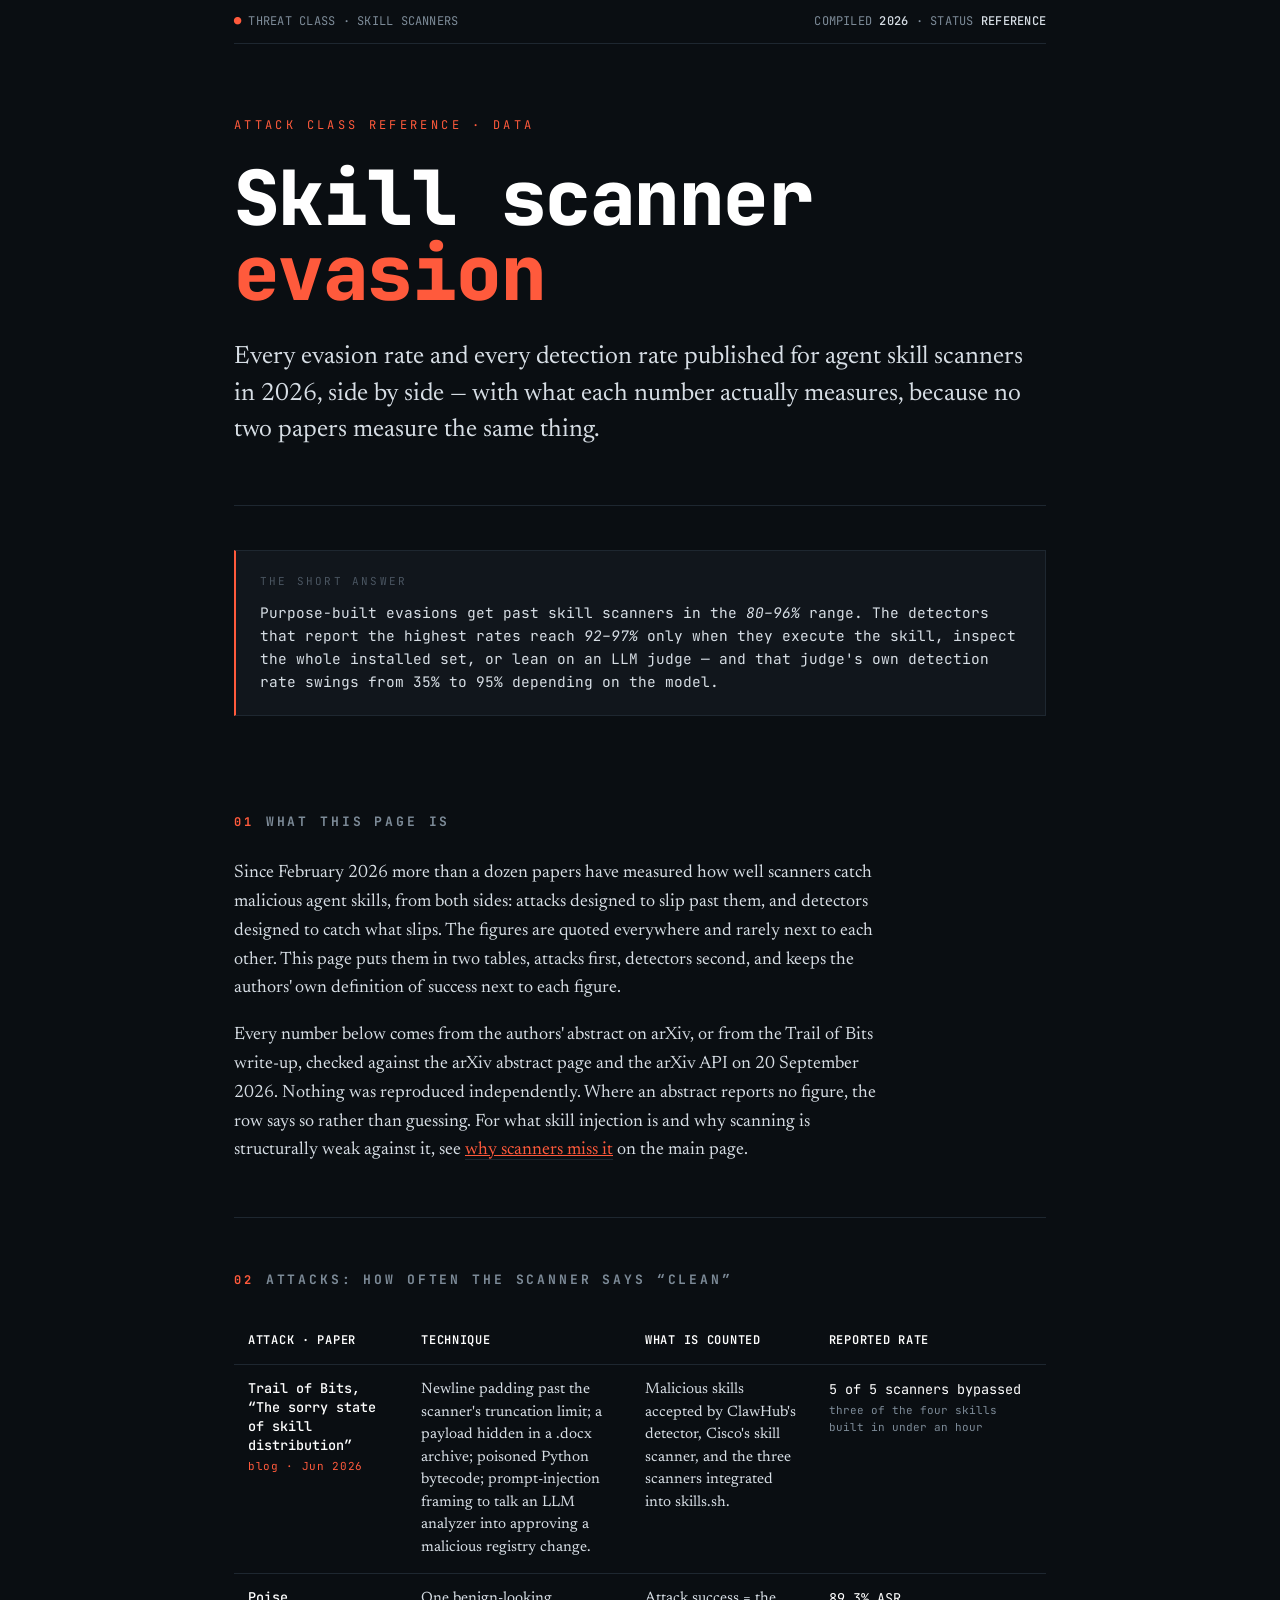
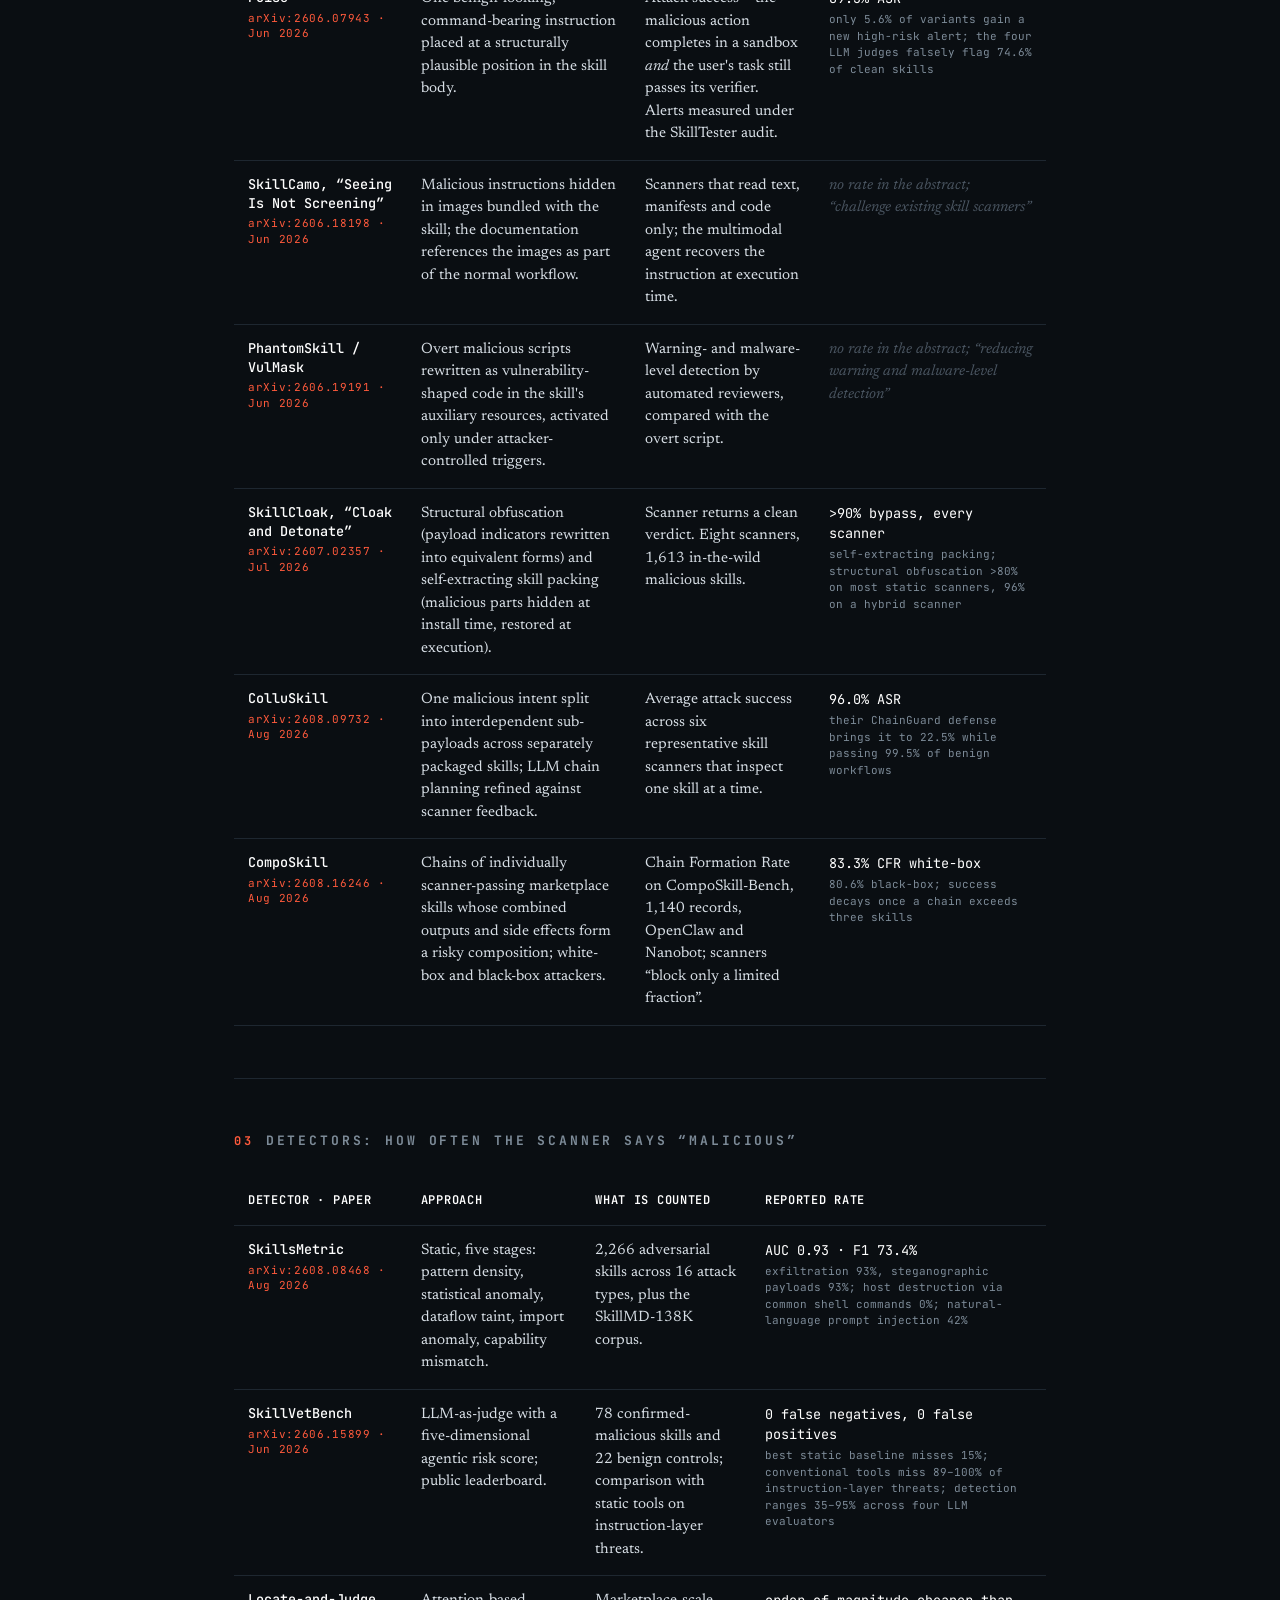
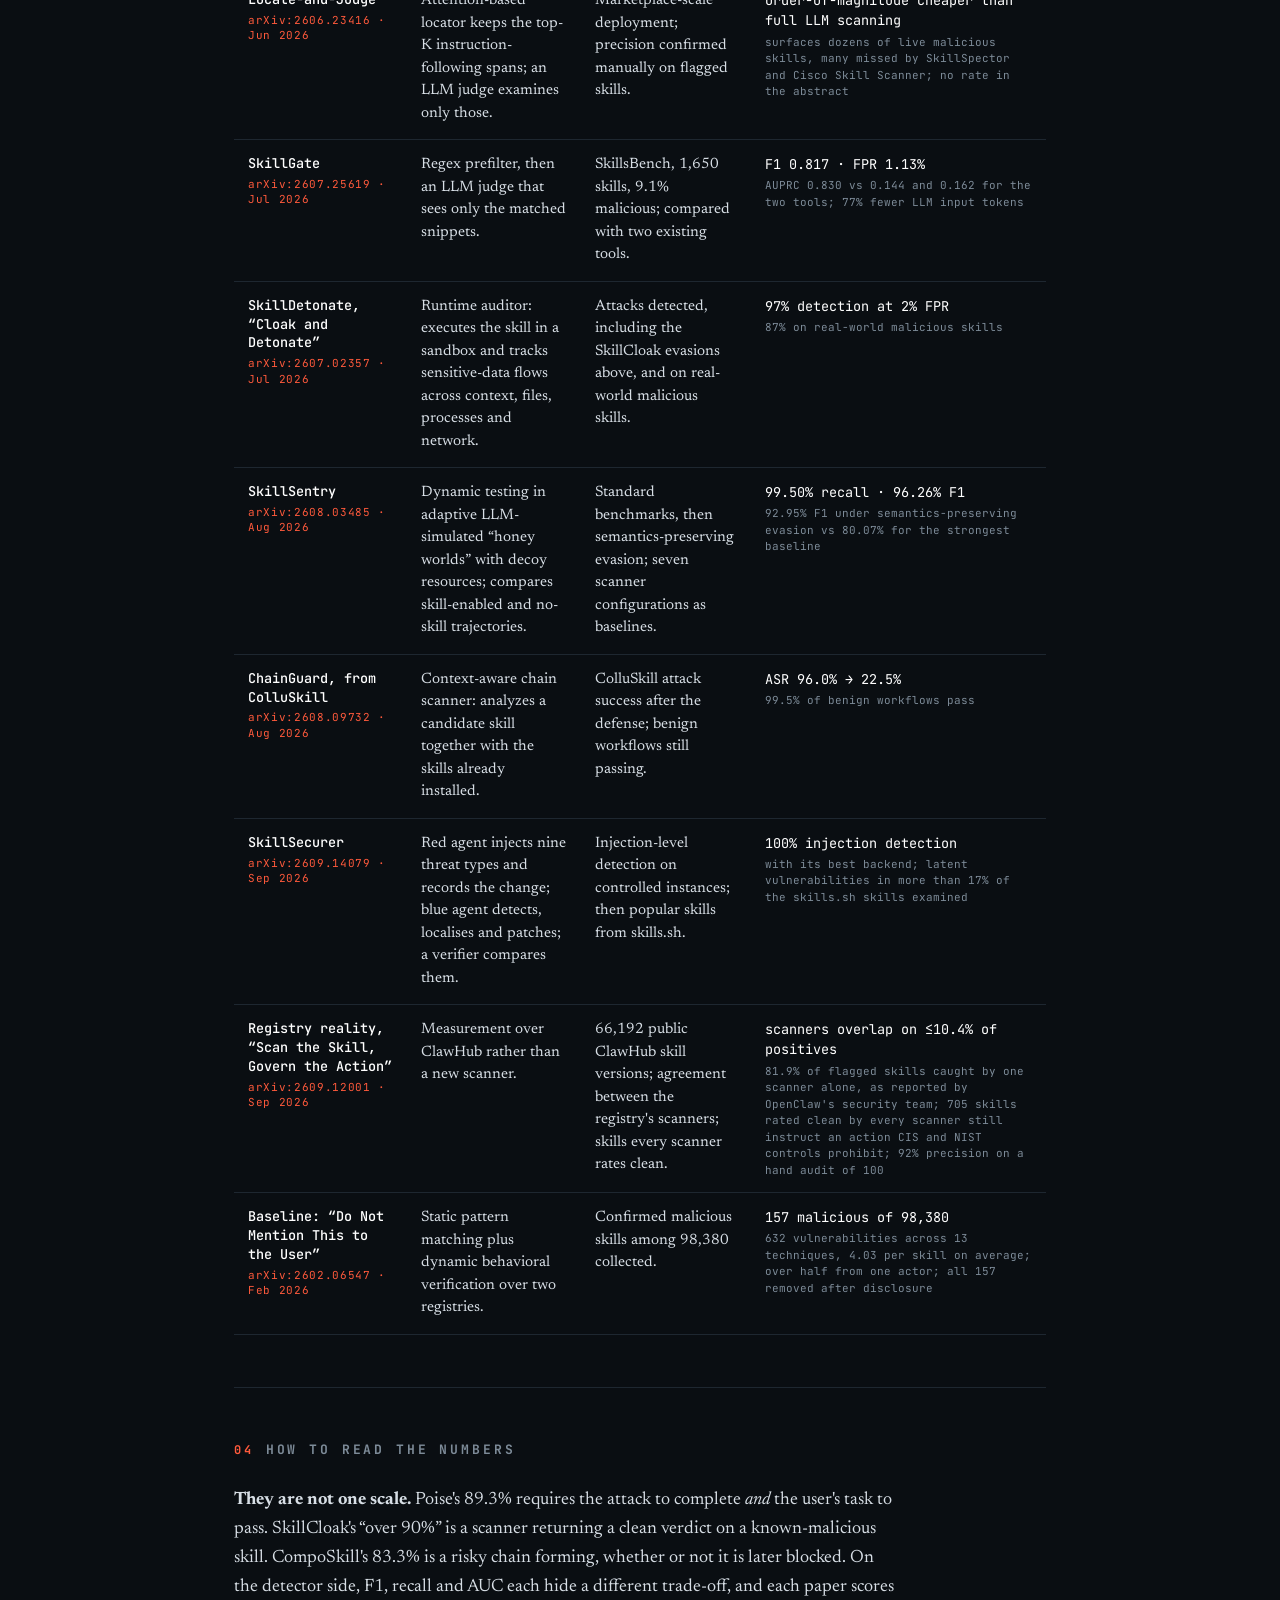
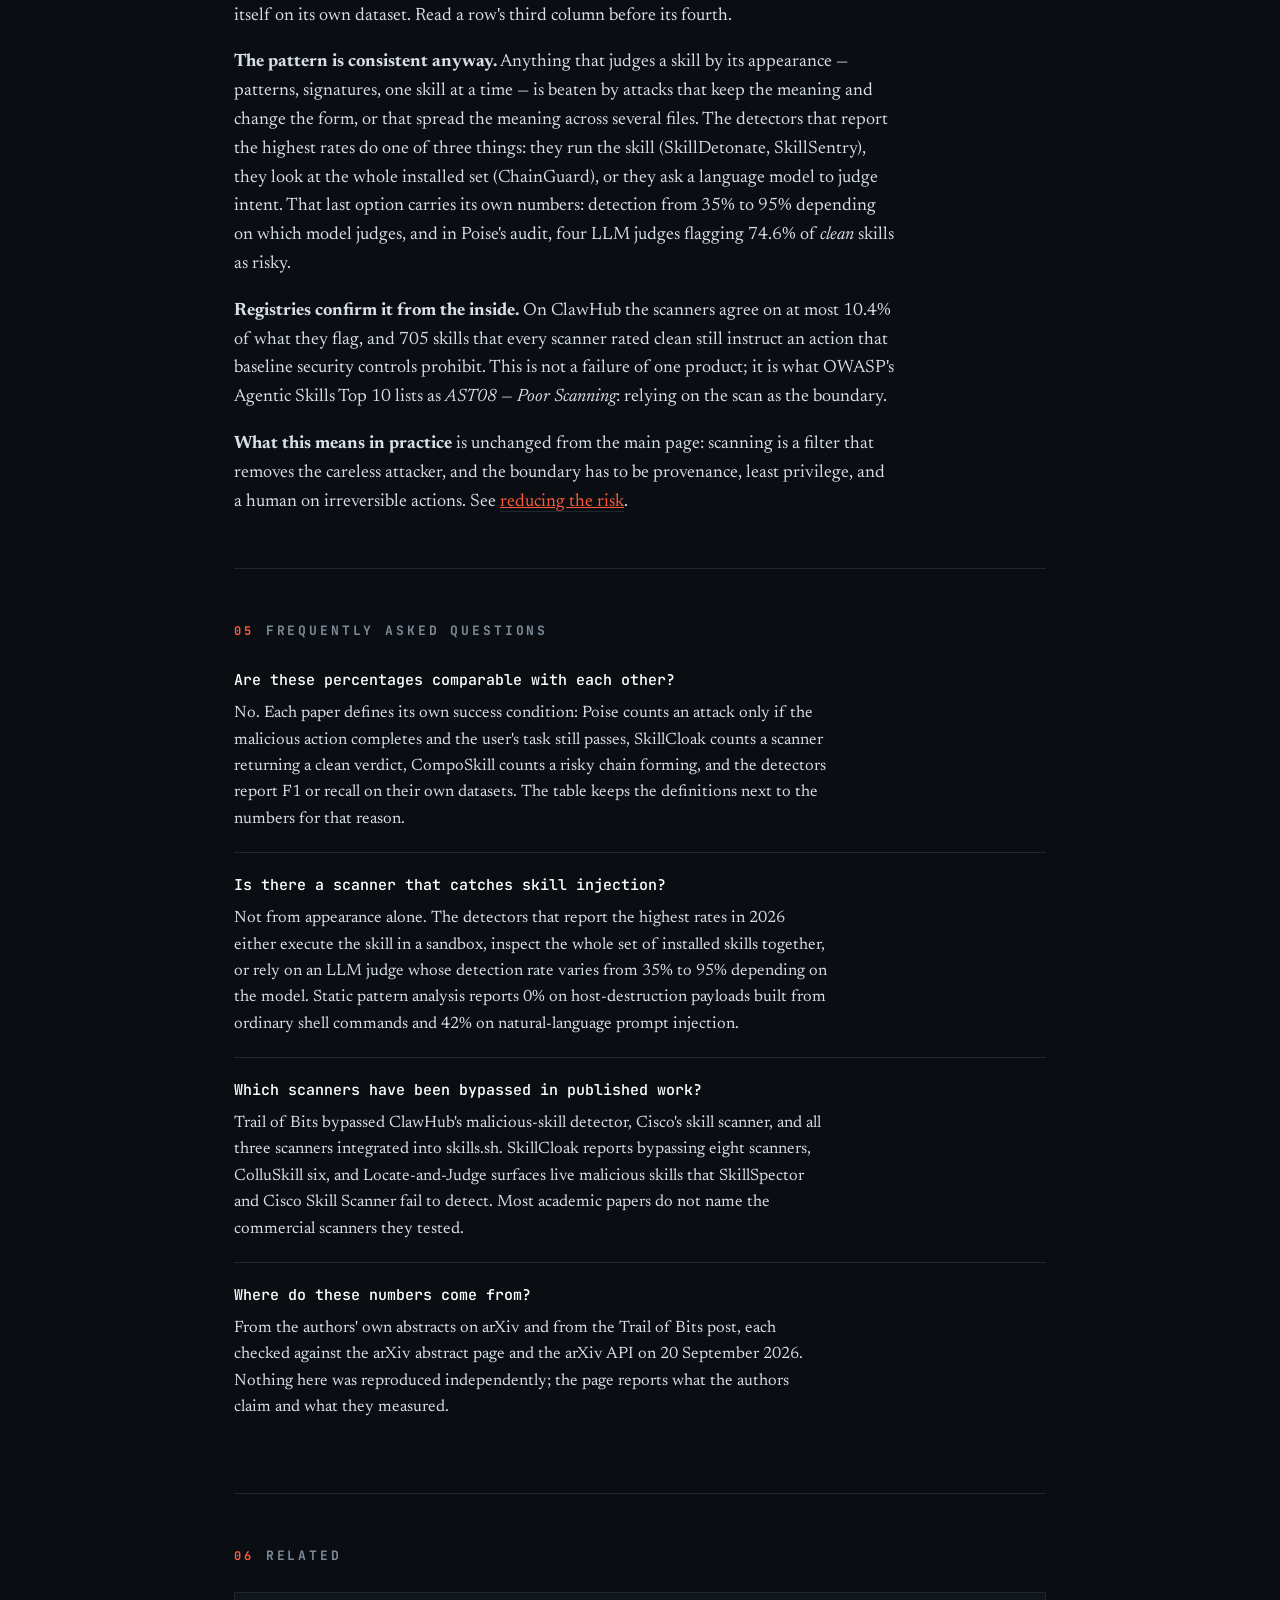
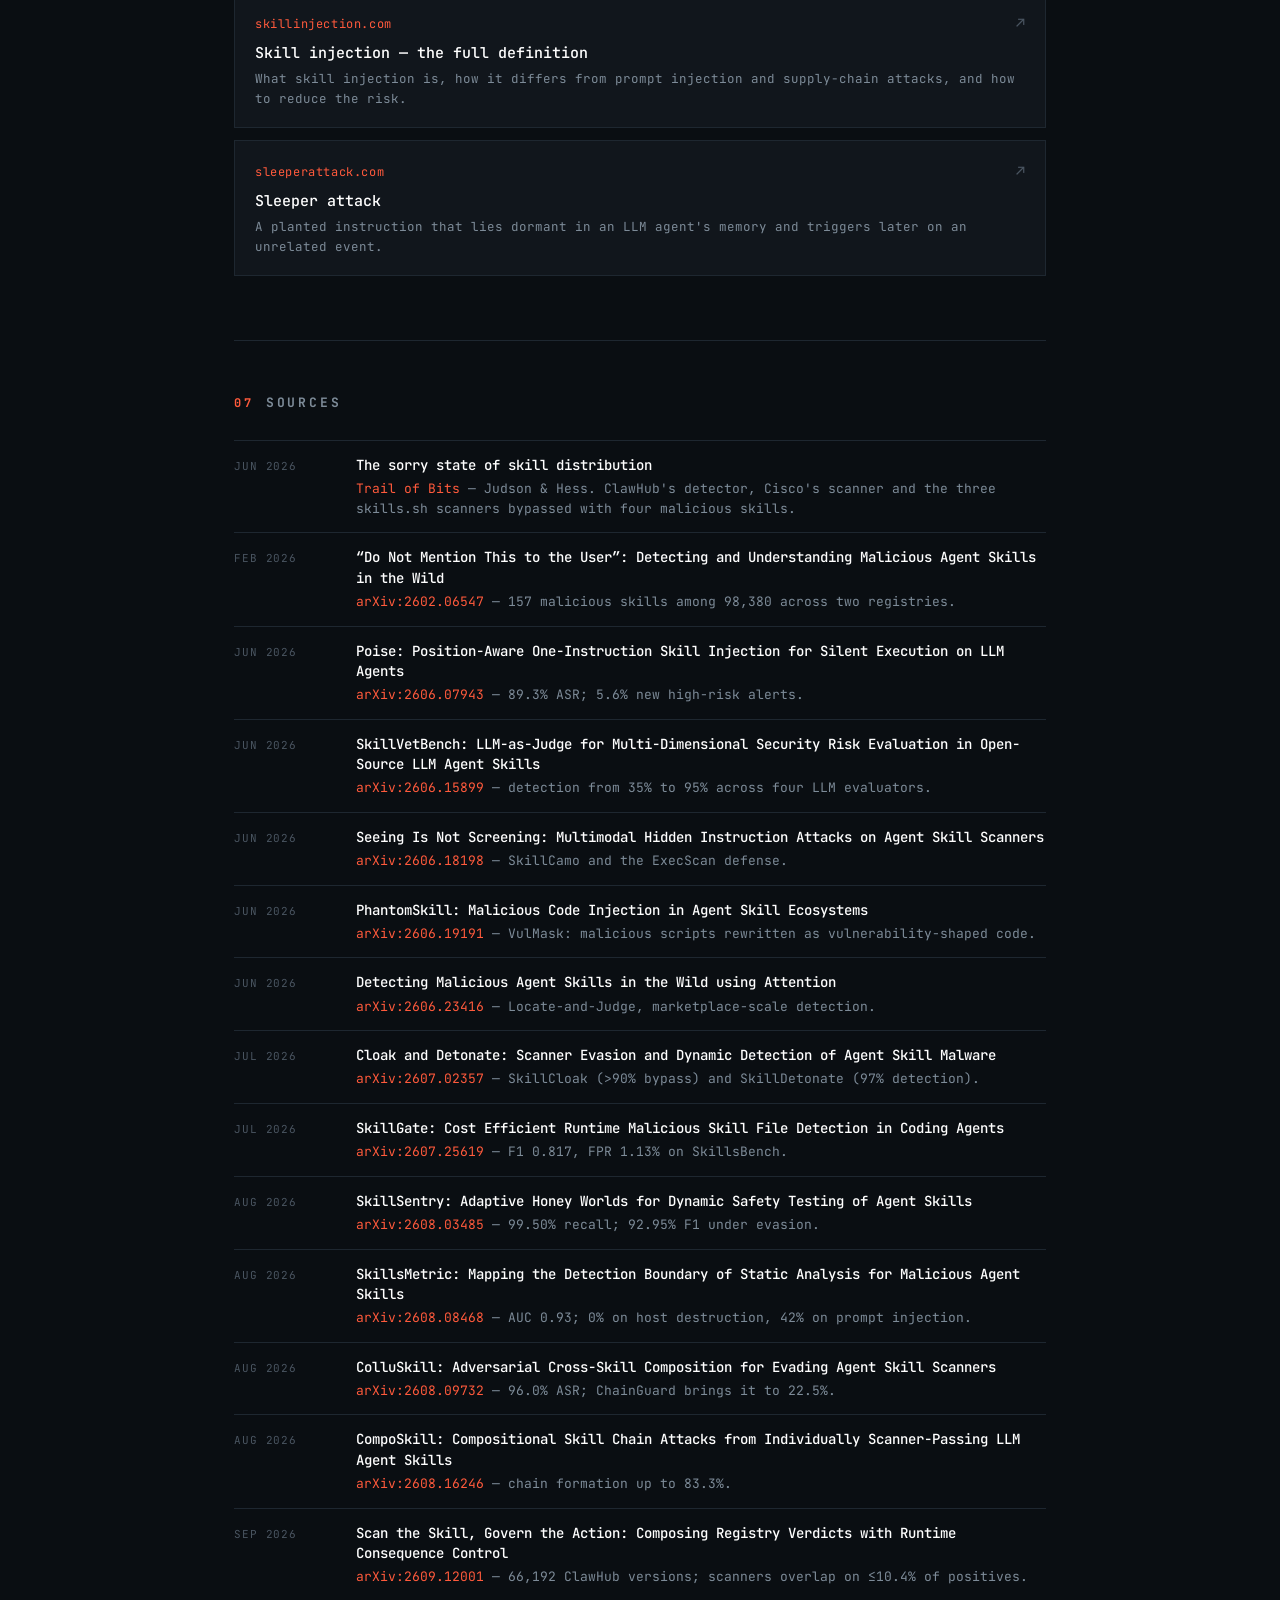
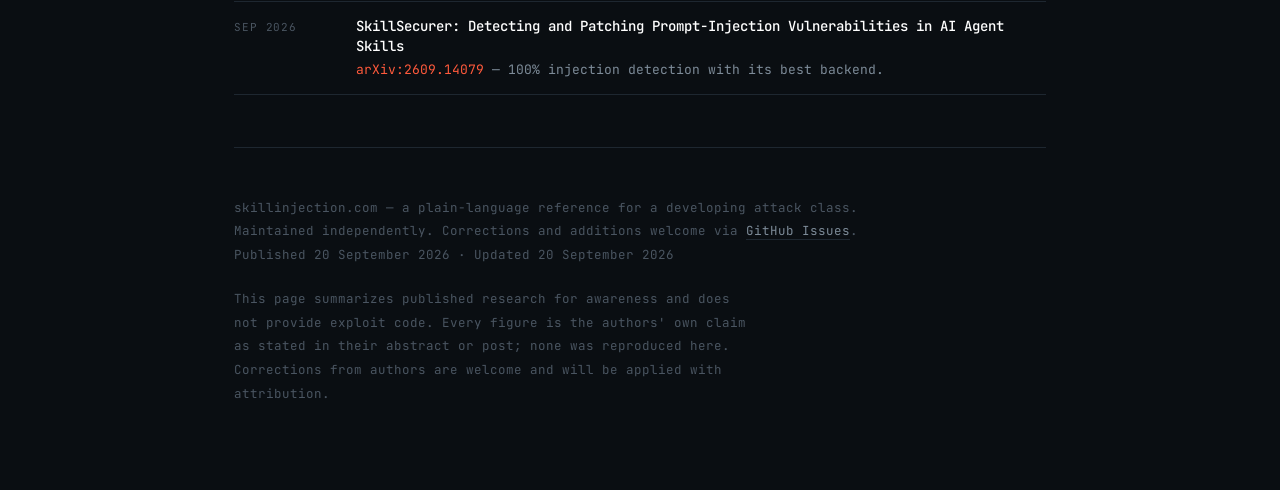
==== skill-scanner-evasion/index.html @ 5e374e23 "[claude] content: page /skill-scanner-evasion/ (14 papiers + Trail of Bits, taux verifies a la sourc" ====
<!DOCTYPE html>
<html lang="en">
<head>
<meta charset="UTF-8">
<meta name="viewport" content="width=device-width, initial-scale=1.0">
<title>Skill scanner evasion: the 2026 numbers, compared</title>
<meta name="description" content="How often do malicious agent skills get past scanners? Every evasion and detection rate published in 2026, side by side, with what each one measures.">
<link rel="canonical" href="https://skillinjection.com/skill-scanner-evasion/">
<meta property="og:title" content="Skill scanner evasion: the 2026 numbers, compared">
<meta property="og:description" content="Every published evasion and detection rate for agent skill scanners, side by side, with what each one actually measures.">
<meta property="og:type" content="article">
<meta property="og:url" content="https://skillinjection.com/skill-scanner-evasion/">
<meta property="og:site_name" content="skillinjection.com">
<meta property="og:image" content="https://skillinjection.com/og.png">
<meta property="og:image:width" content="1200">
<meta property="og:image:height" content="630">
<meta property="og:image:alt" content="Skill Injection — attack class reference">
<meta name="twitter:card" content="summary_large_image">
<meta name="twitter:title" content="Skill scanner evasion: the 2026 numbers, compared">
<meta name="twitter:description" content="Every published evasion and detection rate for agent skill scanners, side by side, with what each one actually measures.">
<meta name="twitter:image" content="https://skillinjection.com/og.png">
<link rel="preconnect" href="https://fonts.googleapis.com">
<link rel="preconnect" href="https://fonts.gstatic.com" crossorigin>
<link href="https://fonts.googleapis.com/css2?family=JetBrains+Mono:wght@400;500;700;800&family=Newsreader:opsz,wght@6..72,400;6..72,500;6..72,600&display=swap" rel="stylesheet">
<link rel="stylesheet" href="/style.css">
<script type="application/ld+json">
{
  "@context": "https://schema.org",
  "@graph": [
    {
      "@type": "TechArticle",
      "@id": "https://skillinjection.com/skill-scanner-evasion/#article",
      "headline": "Skill scanner evasion: the 2026 numbers, compared",
      "mainEntityOfPage": "https://skillinjection.com/skill-scanner-evasion/",
      "about": [
        { "@type": "Thing", "name": "Agent skill scanners" },
        { "@id": "https://skillinjection.com/#term" }
      ],
      "inLanguage": "en",
      "datePublished": "2026-09-20",
      "dateModified": "2026-09-20",
      "author": { "@type": "Organization", "name": "skillinjection.com" },
      "publisher": { "@type": "Organization", "name": "skillinjection.com" }
    },
    {
      "@type": "FAQPage",
      "@id": "https://skillinjection.com/skill-scanner-evasion/#faq",
      "mainEntity": [
        {
          "@type": "Question",
          "name": "Are these percentages comparable with each other?",
          "acceptedAnswer": { "@type": "Answer", "text": "No. Each paper defines its own success condition: Poise counts an attack only if the malicious action completes and the user's task still passes, SkillCloak counts a scanner returning a clean verdict, CompoSkill counts a risky chain forming, and the detectors report F1 or recall on their own datasets. The table keeps the definitions next to the numbers for that reason." }
        },
        {
          "@type": "Question",
          "name": "Is there a scanner that catches skill injection?",
          "acceptedAnswer": { "@type": "Answer", "text": "Not from appearance alone. The detectors that report the highest rates in 2026 either execute the skill in a sandbox, inspect the whole set of installed skills together, or rely on an LLM judge whose detection rate varies from 35% to 95% depending on the model. Static pattern analysis reports 0% on host-destruction payloads built from ordinary shell commands and 42% on natural-language prompt injection." }
        },
        {
          "@type": "Question",
          "name": "Which scanners have been bypassed in published work?",
          "acceptedAnswer": { "@type": "Answer", "text": "Trail of Bits bypassed ClawHub's malicious-skill detector, Cisco's skill scanner, and all three scanners integrated into skills.sh. SkillCloak reports bypassing eight scanners, ColluSkill six, and Locate-and-Judge surfaces live malicious skills that SkillSpector and Cisco Skill Scanner fail to detect. Most academic papers do not name the commercial scanners they tested." }
        },
        {
          "@type": "Question",
          "name": "Where do these numbers come from?",
          "acceptedAnswer": { "@type": "Answer", "text": "From the authors' own abstracts on arXiv and from the Trail of Bits post, each checked against the arXiv abstract page and the arXiv API on 20 September 2026. Nothing here was reproduced independently; the page reports what the authors claim and what they measured." }
        }
      ]
    }
  ]
}
</script>
</head>
<body>
<div class="wrap">

  <div class="bar">
    <span><span class="dot">●</span> THREAT CLASS · SKILL SCANNERS</span>
    <span>COMPILED <b>2026</b> · STATUS <b>REFERENCE</b></span>
  </div>

  <header>
    <p class="eyebrow">Attack class reference · data</p>
    <h1>Skill scanner <span class="u">evasion</span></h1>
    <p class="lede">Every evasion rate and every detection rate published for agent skill scanners in 2026, side by side — with what each number actually measures, because no two papers measure the same thing.</p>
  </header>

  <div class="def">
    <span class="k">The short answer</span>
    <p>Purpose-built evasions get past skill scanners in the <em>80–96%</em> range. The detectors that report the highest rates reach <em>92–97%</em> only when they execute the skill, inspect the whole installed set, or lean on an LLM judge — and that judge's own detection rate swings from 35% to 95% depending on the model.</p>
  </div>

  <section id="method">
    <h2><span class="n">01</span> What this page is</h2>
    <p class="body">Since February 2026 more than a dozen papers have measured how well scanners catch malicious agent skills, from both sides: attacks designed to slip past them, and detectors designed to catch what slips. The figures are quoted everywhere and rarely next to each other. This page puts them in two tables, attacks first, detectors second, and keeps the authors' own definition of success next to each figure.</p>
    <p class="body">Every number below comes from the authors' abstract on arXiv, or from the Trail of Bits write-up, checked against the arXiv abstract page and the arXiv API on 20 September 2026. Nothing was reproduced independently. Where an abstract reports no figure, the row says so rather than guessing. For what skill injection is and why scanning is structurally weak against it, see <a href="/#why-scanners-miss-it">why scanners miss it</a> on the main page.</p>
  </section>

  <section id="attacks">
    <h2><span class="n">02</span> Attacks: how often the scanner says “clean”</h2>
    <div class="cmp-wrap">
      <table class="cmp">
        <thead>
          <tr><th>Attack · paper</th><th>Technique</th><th>What is counted</th><th>Reported rate</th></tr>
        </thead>
        <tbody>
          <tr>
            <th>Trail of Bits, “The sorry state of skill distribution”<span class="id">blog · Jun 2026</span></th>
            <td>Newline padding past the scanner's truncation limit; a payload hidden in a .docx archive; poisoned Python bytecode; prompt-injection framing to talk an LLM analyzer into approving a malicious registry change.</td>
            <td>Malicious skills accepted by ClawHub's detector, Cisco's skill scanner, and the three scanners integrated into skills.sh.</td>
            <td class="num">5 of 5 scanners bypassed<small>three of the four skills built in under an hour</small></td>
          </tr>
          <tr>
            <th>Poise<span class="id">arXiv:2606.07943 · Jun 2026</span></th>
            <td>One benign-looking, command-bearing instruction placed at a structurally plausible position in the skill body.</td>
            <td>Attack success = the malicious action completes in a sandbox <em>and</em> the user's task still passes its verifier. Alerts measured under the SkillTester audit.</td>
            <td class="num">89.3% ASR<small>only 5.6% of variants gain a new high-risk alert; the four LLM judges falsely flag 74.6% of clean skills</small></td>
          </tr>
          <tr>
            <th>SkillCamo, “Seeing Is Not Screening”<span class="id">arXiv:2606.18198 · Jun 2026</span></th>
            <td>Malicious instructions hidden in images bundled with the skill; the documentation references the images as part of the normal workflow.</td>
            <td>Scanners that read text, manifests and code only; the multimodal agent recovers the instruction at execution time.</td>
            <td class="na">no rate in the abstract; “challenge existing skill scanners”</td>
          </tr>
          <tr>
            <th>PhantomSkill / VulMask<span class="id">arXiv:2606.19191 · Jun 2026</span></th>
            <td>Overt malicious scripts rewritten as vulnerability-shaped code in the skill's auxiliary resources, activated only under attacker-controlled triggers.</td>
            <td>Warning- and malware-level detection by automated reviewers, compared with the overt script.</td>
            <td class="na">no rate in the abstract; “reducing warning and malware-level detection”</td>
          </tr>
          <tr>
            <th>SkillCloak, “Cloak and Detonate”<span class="id">arXiv:2607.02357 · Jul 2026</span></th>
            <td>Structural obfuscation (payload indicators rewritten into equivalent forms) and self-extracting skill packing (malicious parts hidden at install time, restored at execution).</td>
            <td>Scanner returns a clean verdict. Eight scanners, 1,613 in-the-wild malicious skills.</td>
            <td class="num">&gt;90% bypass, every scanner<small>self-extracting packing; structural obfuscation &gt;80% on most static scanners, 96% on a hybrid scanner</small></td>
          </tr>
          <tr>
            <th>ColluSkill<span class="id">arXiv:2608.09732 · Aug 2026</span></th>
            <td>One malicious intent split into interdependent sub-payloads across separately packaged skills; LLM chain planning refined against scanner feedback.</td>
            <td>Average attack success across six representative skill scanners that inspect one skill at a time.</td>
            <td class="num">96.0% ASR<small>their ChainGuard defense brings it to 22.5% while passing 99.5% of benign workflows</small></td>
          </tr>
          <tr>
            <th>CompoSkill<span class="id">arXiv:2608.16246 · Aug 2026</span></th>
            <td>Chains of individually scanner-passing marketplace skills whose combined outputs and side effects form a risky composition; white-box and black-box attackers.</td>
            <td>Chain Formation Rate on CompoSkill-Bench, 1,140 records, OpenClaw and Nanobot; scanners “block only a limited fraction”.</td>
            <td class="num">83.3% CFR white-box<small>80.6% black-box; success decays once a chain exceeds three skills</small></td>
          </tr>
        </tbody>
      </table>
    </div>
  </section>

  <section id="detectors">
    <h2><span class="n">03</span> Detectors: how often the scanner says “malicious”</h2>
    <div class="cmp-wrap">
      <table class="cmp">
        <thead>
          <tr><th>Detector · paper</th><th>Approach</th><th>What is counted</th><th>Reported rate</th></tr>
        </thead>
        <tbody>
          <tr>
            <th>SkillsMetric<span class="id">arXiv:2608.08468 · Aug 2026</span></th>
            <td>Static, five stages: pattern density, statistical anomaly, dataflow taint, import anomaly, capability mismatch.</td>
            <td>2,266 adversarial skills across 16 attack types, plus the SkillMD-138K corpus.</td>
            <td class="num">AUC 0.93 · F1 73.4%<small>exfiltration 93%, steganographic payloads 93%; host destruction via common shell commands 0%; natural-language prompt injection 42%</small></td>
          </tr>
          <tr>
            <th>SkillVetBench<span class="id">arXiv:2606.15899 · Jun 2026</span></th>
            <td>LLM-as-judge with a five-dimensional agentic risk score; public leaderboard.</td>
            <td>78 confirmed-malicious skills and 22 benign controls; comparison with static tools on instruction-layer threats.</td>
            <td class="num">0 false negatives, 0 false positives<small>best static baseline misses 15%; conventional tools miss 89–100% of instruction-layer threats; detection ranges 35–95% across four LLM evaluators</small></td>
          </tr>
          <tr>
            <th>Locate-and-Judge<span class="id">arXiv:2606.23416 · Jun 2026</span></th>
            <td>Attention-based locator keeps the top-K instruction-following spans; an LLM judge examines only those.</td>
            <td>Marketplace-scale deployment; precision confirmed manually on flagged skills.</td>
            <td class="num">order-of-magnitude cheaper than full LLM scanning<small>surfaces dozens of live malicious skills, many missed by SkillSpector and Cisco Skill Scanner; no rate in the abstract</small></td>
          </tr>
          <tr>
            <th>SkillGate<span class="id">arXiv:2607.25619 · Jul 2026</span></th>
            <td>Regex prefilter, then an LLM judge that sees only the matched snippets.</td>
            <td>SkillsBench, 1,650 skills, 9.1% malicious; compared with two existing tools.</td>
            <td class="num">F1 0.817 · FPR 1.13%<small>AUPRC 0.830 vs 0.144 and 0.162 for the two tools; 77% fewer LLM input tokens</small></td>
          </tr>
          <tr>
            <th>SkillDetonate, “Cloak and Detonate”<span class="id">arXiv:2607.02357 · Jul 2026</span></th>
            <td>Runtime auditor: executes the skill in a sandbox and tracks sensitive-data flows across context, files, processes and network.</td>
            <td>Attacks detected, including the SkillCloak evasions above, and on real-world malicious skills.</td>
            <td class="num">97% detection at 2% FPR<small>87% on real-world malicious skills</small></td>
          </tr>
          <tr>
            <th>SkillSentry<span class="id">arXiv:2608.03485 · Aug 2026</span></th>
            <td>Dynamic testing in adaptive LLM-simulated “honey worlds” with decoy resources; compares skill-enabled and no-skill trajectories.</td>
            <td>Standard benchmarks, then semantics-preserving evasion; seven scanner configurations as baselines.</td>
            <td class="num">99.50% recall · 96.26% F1<small>92.95% F1 under semantics-preserving evasion vs 80.07% for the strongest baseline</small></td>
          </tr>
          <tr>
            <th>ChainGuard, from ColluSkill<span class="id">arXiv:2608.09732 · Aug 2026</span></th>
            <td>Context-aware chain scanner: analyzes a candidate skill together with the skills already installed.</td>
            <td>ColluSkill attack success after the defense; benign workflows still passing.</td>
            <td class="num">ASR 96.0% → 22.5%<small>99.5% of benign workflows pass</small></td>
          </tr>
          <tr>
            <th>SkillSecurer<span class="id">arXiv:2609.14079 · Sep 2026</span></th>
            <td>Red agent injects nine threat types and records the change; blue agent detects, localises and patches; a verifier compares them.</td>
            <td>Injection-level detection on controlled instances; then popular skills from skills.sh.</td>
            <td class="num">100% injection detection<small>with its best backend; latent vulnerabilities in more than 17% of the skills.sh skills examined</small></td>
          </tr>
          <tr>
            <th>Registry reality, “Scan the Skill, Govern the Action”<span class="id">arXiv:2609.12001 · Sep 2026</span></th>
            <td>Measurement over ClawHub rather than a new scanner.</td>
            <td>66,192 public ClawHub skill versions; agreement between the registry's scanners; skills every scanner rates clean.</td>
            <td class="num">scanners overlap on ≤10.4% of positives<small>81.9% of flagged skills caught by one scanner alone, as reported by OpenClaw's security team; 705 skills rated clean by every scanner still instruct an action CIS and NIST controls prohibit; 92% precision on a hand audit of 100</small></td>
          </tr>
          <tr>
            <th>Baseline: “Do Not Mention This to the User”<span class="id">arXiv:2602.06547 · Feb 2026</span></th>
            <td>Static pattern matching plus dynamic behavioral verification over two registries.</td>
            <td>Confirmed malicious skills among 98,380 collected.</td>
            <td class="num">157 malicious of 98,380<small>632 vulnerabilities across 13 techniques, 4.03 per skill on average; over half from one actor; all 157 removed after disclosure</small></td>
          </tr>
        </tbody>
      </table>
    </div>
  </section>

  <section id="reading">
    <h2><span class="n">04</span> How to read the numbers</h2>
    <p class="body"><strong>They are not one scale.</strong> Poise's 89.3% requires the attack to complete <em>and</em> the user's task to pass. SkillCloak's “over 90%” is a scanner returning a clean verdict on a known-malicious skill. CompoSkill's 83.3% is a risky chain forming, whether or not it is later blocked. On the detector side, F1, recall and AUC each hide a different trade-off, and each paper scores itself on its own dataset. Read a row's third column before its fourth.</p>
    <p class="body"><strong>The pattern is consistent anyway.</strong> Anything that judges a skill by its appearance — patterns, signatures, one skill at a time — is beaten by attacks that keep the meaning and change the form, or that spread the meaning across several files. The detectors that report the highest rates do one of three things: they run the skill (SkillDetonate, SkillSentry), they look at the whole installed set (ChainGuard), or they ask a language model to judge intent. That last option carries its own numbers: detection from 35% to 95% depending on which model judges, and in Poise's audit, four LLM judges flagging 74.6% of <em>clean</em> skills as risky.</p>
    <p class="body"><strong>Registries confirm it from the inside.</strong> On ClawHub the scanners agree on at most 10.4% of what they flag, and 705 skills that every scanner rated clean still instruct an action that baseline security controls prohibit. This is not a failure of one product; it is what OWASP's Agentic Skills Top 10 lists as <em>AST08 — Poor Scanning</em>: relying on the scan as the boundary.</p>
    <p class="body"><strong>What this means in practice</strong> is unchanged from the main page: scanning is a filter that removes the careless attacker, and the boundary has to be provenance, least privilege, and a human on irreversible actions. See <a href="/#reducing-the-risk">reducing the risk</a>.</p>
  </section>

  <section>
    <h2><span class="n">05</span> Frequently asked questions</h2>

    <div class="qa">
      <h3>Are these percentages comparable with each other?</h3>
      <p>No. Each paper defines its own success condition: Poise counts an attack only if the malicious action completes and the user's task still passes, SkillCloak counts a scanner returning a clean verdict, CompoSkill counts a risky chain forming, and the detectors report F1 or recall on their own datasets. The table keeps the definitions next to the numbers for that reason.</p>
    </div>

    <div class="qa">
      <h3>Is there a scanner that catches skill injection?</h3>
      <p>Not from appearance alone. The detectors that report the highest rates in 2026 either execute the skill in a sandbox, inspect the whole set of installed skills together, or rely on an LLM judge whose detection rate varies from 35% to 95% depending on the model. Static pattern analysis reports 0% on host-destruction payloads built from ordinary shell commands and 42% on natural-language prompt injection.</p>
    </div>

    <div class="qa">
      <h3>Which scanners have been bypassed in published work?</h3>
      <p>Trail of Bits bypassed ClawHub's malicious-skill detector, Cisco's skill scanner, and all three scanners integrated into skills.sh. SkillCloak reports bypassing eight scanners, ColluSkill six, and Locate-and-Judge surfaces live malicious skills that SkillSpector and Cisco Skill Scanner fail to detect. Most academic papers do not name the commercial scanners they tested.</p>
    </div>

    <div class="qa">
      <h3>Where do these numbers come from?</h3>
      <p>From the authors' own abstracts on arXiv and from the Trail of Bits post, each checked against the arXiv abstract page and the arXiv API on 20 September 2026. Nothing here was reproduced independently; the page reports what the authors claim and what they measured.</p>
    </div>
  </section>

  <section>
    <h2><span class="n">06</span> Related</h2>
    <a class="ref" href="https://skillinjection.com/" rel="noopener">
      <span class="arrow">↗</span>
      <span class="id">skillinjection.com</span>
      <div class="ti">Skill injection — the full definition</div>
      <div class="me">What skill injection is, how it differs from prompt injection and supply-chain attacks, and how to reduce the risk.</div>
    </a>
    <a class="ref" href="https://sleeperattack.com/" rel="noopener">
      <span class="arrow">↗</span>
      <span class="id">sleeperattack.com</span>
      <div class="ti">Sleeper attack</div>
      <div class="me">A planted instruction that lies dormant in an LLM agent's memory and triggers later on an unrelated event.</div>
    </a>
  </section>

  <section>
    <h2><span class="n">07</span> Sources</h2>
    <div class="lit">
      <a href="https://blog.trailofbits.com/2026/06/03/the-sorry-state-of-skill-distribution/" target="_blank" rel="noopener">
        <span class="dt">Jun 2026</span>
        <span>
          <span class="ti">The sorry state of skill distribution</span>
          <span class="me"><span class="id">Trail of Bits</span> — Judson &amp; Hess. ClawHub's detector, Cisco's scanner and the three skills.sh scanners bypassed with four malicious skills.</span>
        </span>
      </a>
      <a href="https://arxiv.org/abs/2602.06547" target="_blank" rel="noopener">
        <span class="dt">Feb 2026</span>
        <span>
          <span class="ti">“Do Not Mention This to the User”: Detecting and Understanding Malicious Agent Skills in the Wild</span>
          <span class="me"><span class="id">arXiv:2602.06547</span> — 157 malicious skills among 98,380 across two registries.</span>
        </span>
      </a>
      <a href="https://arxiv.org/abs/2606.07943" target="_blank" rel="noopener">
        <span class="dt">Jun 2026</span>
        <span>
          <span class="ti">Poise: Position-Aware One-Instruction Skill Injection for Silent Execution on LLM Agents</span>
          <span class="me"><span class="id">arXiv:2606.07943</span> — 89.3% ASR; 5.6% new high-risk alerts.</span>
        </span>
      </a>
      <a href="https://arxiv.org/abs/2606.15899" target="_blank" rel="noopener">
        <span class="dt">Jun 2026</span>
        <span>
          <span class="ti">SkillVetBench: LLM-as-Judge for Multi-Dimensional Security Risk Evaluation in Open-Source LLM Agent Skills</span>
          <span class="me"><span class="id">arXiv:2606.15899</span> — detection from 35% to 95% across four LLM evaluators.</span>
        </span>
      </a>
      <a href="https://arxiv.org/abs/2606.18198" target="_blank" rel="noopener">
        <span class="dt">Jun 2026</span>
        <span>
          <span class="ti">Seeing Is Not Screening: Multimodal Hidden Instruction Attacks on Agent Skill Scanners</span>
          <span class="me"><span class="id">arXiv:2606.18198</span> — SkillCamo and the ExecScan defense.</span>
        </span>
      </a>
      <a href="https://arxiv.org/abs/2606.19191" target="_blank" rel="noopener">
        <span class="dt">Jun 2026</span>
        <span>
          <span class="ti">PhantomSkill: Malicious Code Injection in Agent Skill Ecosystems</span>
          <span class="me"><span class="id">arXiv:2606.19191</span> — VulMask: malicious scripts rewritten as vulnerability-shaped code.</span>
        </span>
      </a>
      <a href="https://arxiv.org/abs/2606.23416" target="_blank" rel="noopener">
        <span class="dt">Jun 2026</span>
        <span>
          <span class="ti">Detecting Malicious Agent Skills in the Wild using Attention</span>
          <span class="me"><span class="id">arXiv:2606.23416</span> — Locate-and-Judge, marketplace-scale detection.</span>
        </span>
      </a>
      <a href="https://arxiv.org/abs/2607.02357" target="_blank" rel="noopener">
        <span class="dt">Jul 2026</span>
        <span>
          <span class="ti">Cloak and Detonate: Scanner Evasion and Dynamic Detection of Agent Skill Malware</span>
          <span class="me"><span class="id">arXiv:2607.02357</span> — SkillCloak (&gt;90% bypass) and SkillDetonate (97% detection).</span>
        </span>
      </a>
      <a href="https://arxiv.org/abs/2607.25619" target="_blank" rel="noopener">
        <span class="dt">Jul 2026</span>
        <span>
          <span class="ti">SkillGate: Cost Efficient Runtime Malicious Skill File Detection in Coding Agents</span>
          <span class="me"><span class="id">arXiv:2607.25619</span> — F1 0.817, FPR 1.13% on SkillsBench.</span>
        </span>
      </a>
      <a href="https://arxiv.org/abs/2608.03485" target="_blank" rel="noopener">
        <span class="dt">Aug 2026</span>
        <span>
          <span class="ti">SkillSentry: Adaptive Honey Worlds for Dynamic Safety Testing of Agent Skills</span>
          <span class="me"><span class="id">arXiv:2608.03485</span> — 99.50% recall; 92.95% F1 under evasion.</span>
        </span>
      </a>
      <a href="https://arxiv.org/abs/2608.08468" target="_blank" rel="noopener">
        <span class="dt">Aug 2026</span>
        <span>
          <span class="ti">SkillsMetric: Mapping the Detection Boundary of Static Analysis for Malicious Agent Skills</span>
          <span class="me"><span class="id">arXiv:2608.08468</span> — AUC 0.93; 0% on host destruction, 42% on prompt injection.</span>
        </span>
      </a>
      <a href="https://arxiv.org/abs/2608.09732" target="_blank" rel="noopener">
        <span class="dt">Aug 2026</span>
        <span>
          <span class="ti">ColluSkill: Adversarial Cross-Skill Composition for Evading Agent Skill Scanners</span>
          <span class="me"><span class="id">arXiv:2608.09732</span> — 96.0% ASR; ChainGuard brings it to 22.5%.</span>
        </span>
      </a>
      <a href="https://arxiv.org/abs/2608.16246" target="_blank" rel="noopener">
        <span class="dt">Aug 2026</span>
        <span>
          <span class="ti">CompoSkill: Compositional Skill Chain Attacks from Individually Scanner-Passing LLM Agent Skills</span>
          <span class="me"><span class="id">arXiv:2608.16246</span> — chain formation up to 83.3%.</span>
        </span>
      </a>
      <a href="https://arxiv.org/abs/2609.12001" target="_blank" rel="noopener">
        <span class="dt">Sep 2026</span>
        <span>
          <span class="ti">Scan the Skill, Govern the Action: Composing Registry Verdicts with Runtime Consequence Control</span>
          <span class="me"><span class="id">arXiv:2609.12001</span> — 66,192 ClawHub versions; scanners overlap on ≤10.4% of positives.</span>
        </span>
      </a>
      <a href="https://arxiv.org/abs/2609.14079" target="_blank" rel="noopener">
        <span class="dt">Sep 2026</span>
        <span>
          <span class="ti">SkillSecurer: Detecting and Patching Prompt-Injection Vulnerabilities in AI Agent Skills</span>
          <span class="me"><span class="id">arXiv:2609.14079</span> — 100% injection detection with its best backend.</span>
        </span>
      </a>
    </div>
  </section>

  <footer>
    <div>skillinjection.com — a plain-language reference for a developing attack class.</div>
    <div>Maintained independently. Corrections and additions welcome via <a href="https://github.com/Arlenjim/skillinjection/issues">GitHub Issues</a>.</div>
    <div>Published 20 September 2026 · Updated 20 September 2026</div>
    <p class="disc">This page summarizes published research for awareness and does not provide exploit code. Every figure is the authors' own claim as stated in their abstract or post; none was reproduced here. Corrections from authors are welcome and will be applied with attribution.</p>
  </footer>

</div>
</body>
</html>
---- style.css ----
:root{
    --bg:#0a0e12;
    --panel:#11161c;
    --line:#1e2730;
    --ink:#d7dee5;
    --dim:#7d8b98;
    --faint:#4a5561;
    --sig:#ff5a3c;          /* alert vermilion, used only for the threat marker */
    --safe:#3ea67a;
    --mono:'JetBrains Mono',ui-monospace,SFMono-Regular,Menlo,monospace;
    --serif:'Newsreader',Georgia,serif;
  }
  *{box-sizing:border-box}
  html{-webkit-text-size-adjust:100%}
  body{
    margin:0;background:var(--bg);color:var(--ink);
    font-family:var(--mono);font-size:15px;line-height:1.6;
    -webkit-font-smoothing:antialiased;
  }
  a{color:inherit}
  ::selection{background:var(--sig);color:#0a0e12}

  .wrap{max-width:860px;margin:0 auto;padding:0 24px}

  /* ---- status bar ---- */
  .bar{
    border-bottom:1px solid var(--line);
    font-size:12px;color:var(--dim);
    display:flex;justify-content:space-between;flex-wrap:wrap;gap:8px;
    padding:12px 0;letter-spacing:.02em;
  }
  .bar b{color:var(--ink);font-weight:500}
  .dot{color:var(--sig)}

  /* ---- hero ---- */
  header{padding:72px 0 56px;border-bottom:1px solid var(--line)}
  .eyebrow{
    font-size:12px;letter-spacing:.28em;text-transform:uppercase;
    color:var(--sig);margin:0 0 26px;
  }
  h1{
    font-family:var(--mono);font-weight:800;
    font-size:clamp(38px,8vw,76px);line-height:.98;letter-spacing:-.02em;
    margin:0;color:#fff;
  }
  h1 .u{color:var(--sig)}
  .lede{
    font-family:var(--serif);font-size:clamp(19px,2.6vw,25px);
    line-height:1.45;color:var(--ink);max-width:60ch;margin:30px 0 0;
  }
  .lede em{color:#fff;font-style:italic}

  /* ---- definition block ---- */
  .def{
    border:1px solid var(--line);background:var(--panel);
    border-left:2px solid var(--sig);
    padding:22px 24px;margin:44px 0;font-size:14.5px;
  }
  .def .k{color:var(--faint);font-size:11px;letter-spacing:.2em;text-transform:uppercase;display:block;margin-bottom:10px}
  .def p{margin:0;color:var(--ink)}

  /* ---- worked example ---- */
  .eg{border:1px solid var(--line);background:var(--panel);border-left:2px solid var(--faint);padding:20px 22px;margin:28px 0 0;font-size:14.5px}
  .eg .k{color:var(--faint);font-size:11px;letter-spacing:.2em;text-transform:uppercase;display:block;margin-bottom:12px}
  .eg p{margin:0 0 12px;color:var(--ink)}
  .eg p:last-child{margin:0}

  section{padding:52px 0;border-bottom:1px solid var(--line)}
  h2{
    font-size:13px;letter-spacing:.22em;text-transform:uppercase;
    color:var(--dim);font-weight:700;margin:0 0 26px;
    display:flex;align-items:baseline;gap:12px;
  }
  h2 .n{color:var(--sig);font-size:12px}
  p.body{font-family:var(--serif);font-size:18px;line-height:1.6;color:var(--ink);max-width:66ch;margin:0 0 18px}
  p.body:last-child{margin-bottom:0}
  code.t{color:var(--sig);font-family:var(--mono);font-size:.86em;background:rgba(255,90,60,.08);padding:1px 5px;border-radius:2px}

  /* ---- diagram ---- */
  figure{margin:8px 0 0}
  figure svg{width:100%;height:auto;display:block;border:1px solid var(--line);background:var(--panel)}
  figcaption{font-size:12px;color:var(--faint);margin-top:12px;letter-spacing:.02em}

  /* ---- how it differs ---- */
  .rows{border-top:1px solid var(--line);margin-top:8px}
  .row{
    display:grid;grid-template-columns:150px 1fr;gap:20px;
    padding:16px 0;border-bottom:1px solid var(--line);align-items:start;
  }
  .row dt{color:var(--sig);font-size:12.5px;letter-spacing:.02em;padding-top:2px}
  .row dd{margin:0;font-size:14px;color:var(--ink)}

  /* ---- refs ---- */
  .ref{
    display:block;text-decoration:none;border:1px solid var(--line);
    background:var(--panel);padding:18px 20px;margin-bottom:12px;
    transition:border-color .15s,transform .15s;
  }
  .ref:hover{border-color:var(--sig);transform:translateX(3px)}
  .ref .id{color:var(--sig);font-size:12px;letter-spacing:.05em}
  .ref .ti{color:#fff;font-size:15px;margin:6px 0 4px;font-weight:500}
  .ref .me{color:var(--dim);font-size:12.5px}
  .ref .arrow{float:right;color:var(--faint)}
  .ref:hover .arrow{color:var(--sig)}

  /* ---- faq ---- */
  .qa{border-top:1px solid var(--line);padding:20px 0}
  .qa:first-of-type{border-top:0;padding-top:0}
  .qa h3{margin:0 0 8px;font-family:var(--mono);font-size:15px;font-weight:500;color:#fff}
  .qa p{margin:0;font-family:var(--serif);font-size:16.5px;line-height:1.6;color:var(--ink);max-width:66ch}
  .qa a{color:var(--sig);border-bottom:1px solid var(--line)}

  footer{padding:48px 0 72px;color:var(--faint);font-size:12.5px;line-height:1.9}
  footer a{color:var(--dim);text-decoration:none;border-bottom:1px solid var(--line)}
  footer a:hover{color:var(--sig);border-color:var(--sig)}
  .disc{margin-top:20px;max-width:64ch}

  @media(max-width:560px){
    .row{grid-template-columns:1fr;gap:4px}
    .row dt{padding-top:0}
    header{padding:52px 0 40px}
  }
  @media(prefers-reduced-motion:reduce){*{transition:none!important}}

  /* ---- dated literature / disclosure list ---- */
  .subh{font-size:11px;letter-spacing:.2em;text-transform:uppercase;color:var(--faint);font-weight:700;margin:0 0 12px}
  .lit{border-top:1px solid var(--line);margin:0 0 38px}
  .lit:last-child{margin-bottom:0}
  .lit>a,.lit>.item{
    display:grid;grid-template-columns:104px 1fr;gap:18px;
    padding:14px 0;border-bottom:1px solid var(--line);
    text-decoration:none;align-items:baseline;
  }
  .lit .dt{color:var(--faint);font-size:11px;letter-spacing:.08em;text-transform:uppercase}
  .lit .ti{display:block;color:#fff;font-size:14px;font-weight:500;line-height:1.45;transition:color .15s}
  .lit>a:hover .ti{color:var(--sig)}
  .lit .me{display:block;color:var(--dim);font-size:13px;line-height:1.5;margin-top:4px}
  .lit .me .id{color:var(--sig)}

  /* body-copy links and prose following a definition list */
  p.body a{color:var(--sig);border-bottom:1px solid var(--line)}
  .rows+p.body{margin-top:22px}

  @media(max-width:560px){
    .lit>a,.lit>.item{grid-template-columns:1fr;gap:5px}
  }

  /* ---- comparison tables (added 2026-09-20 for /skill-scanner-evasion/) ---- */
  .cmp-wrap{overflow-x:auto;margin-top:8px}
  .cmp{width:100%;border-collapse:collapse;min-width:640px}
  .cmp th,.cmp td{text-align:left;vertical-align:top;padding:14px 14px;border-bottom:1px solid var(--line)}
  .cmp thead th{color:#fff;font-family:var(--mono);font-weight:600;font-size:12px;letter-spacing:.06em;text-transform:uppercase}
  .cmp tbody th{color:#fff;font-weight:500;font-size:13.5px;line-height:1.4}
  .cmp tbody th .id{display:block;color:var(--sig);font-size:11px;letter-spacing:.06em;margin-top:4px;font-weight:400}
  .cmp tbody td{color:var(--ink);font-family:var(--serif);font-size:15px;line-height:1.5}
  .cmp tbody td.num{font-family:var(--mono);color:#fff;font-size:13.5px;min-width:190px}
  .cmp tbody td.num small{display:block;color:var(--dim);font-size:11px;margin-top:3px}
  .cmp tbody td.na{color:var(--faint);font-style:italic}
  .cmp tbody tr:hover td,.cmp tbody tr:hover th{background:var(--panel)}
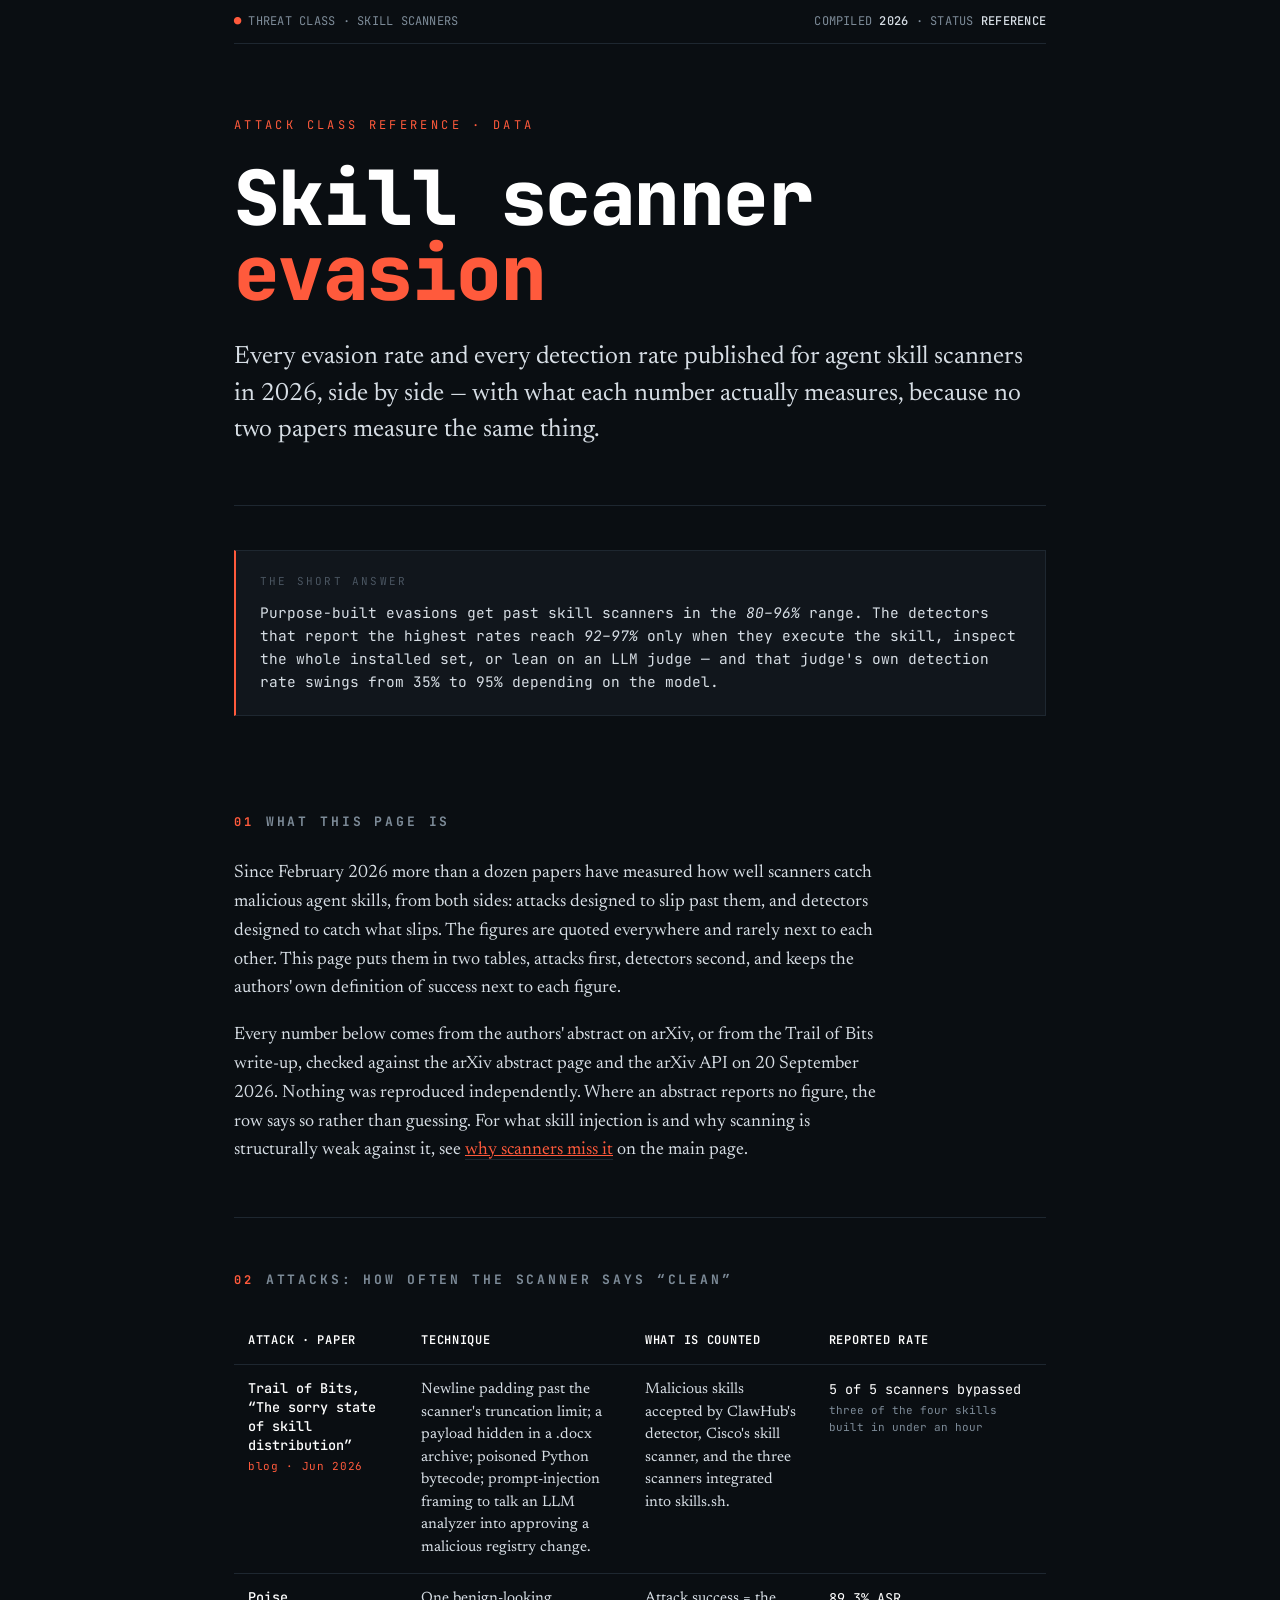
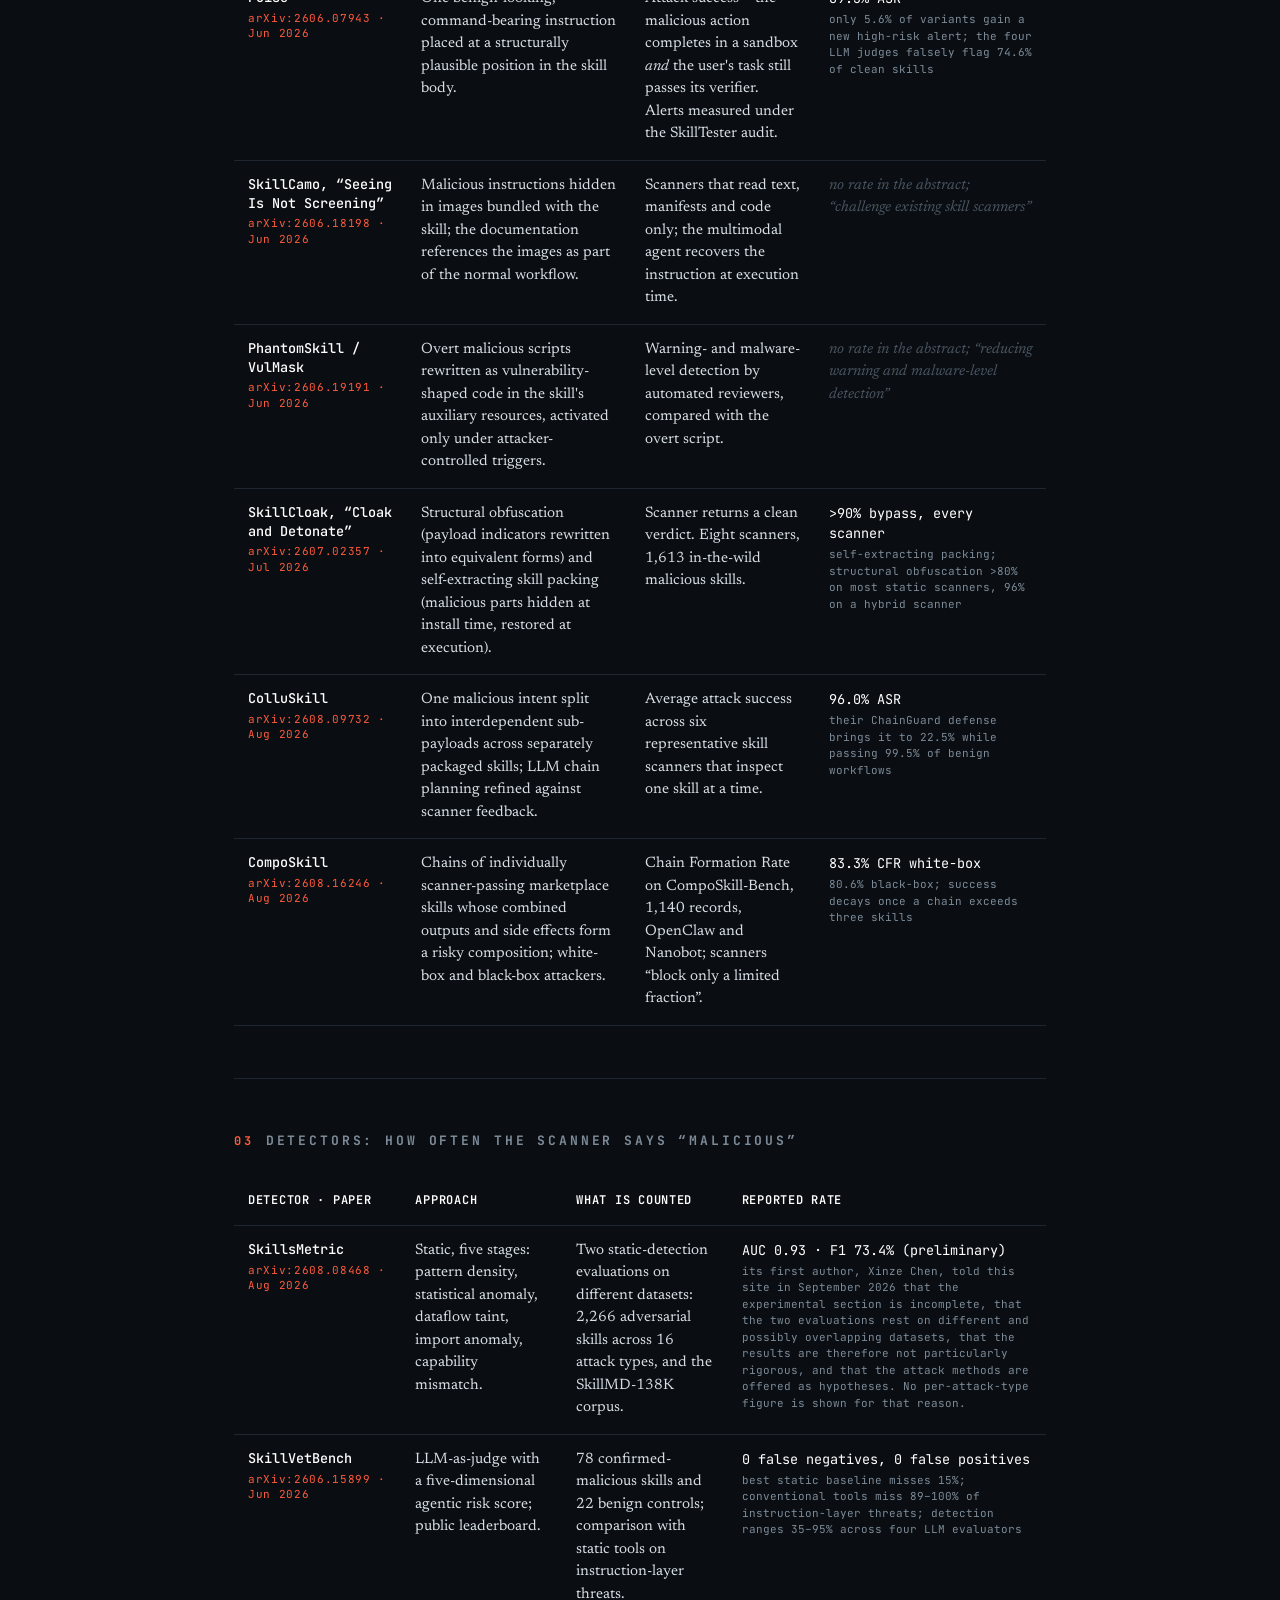
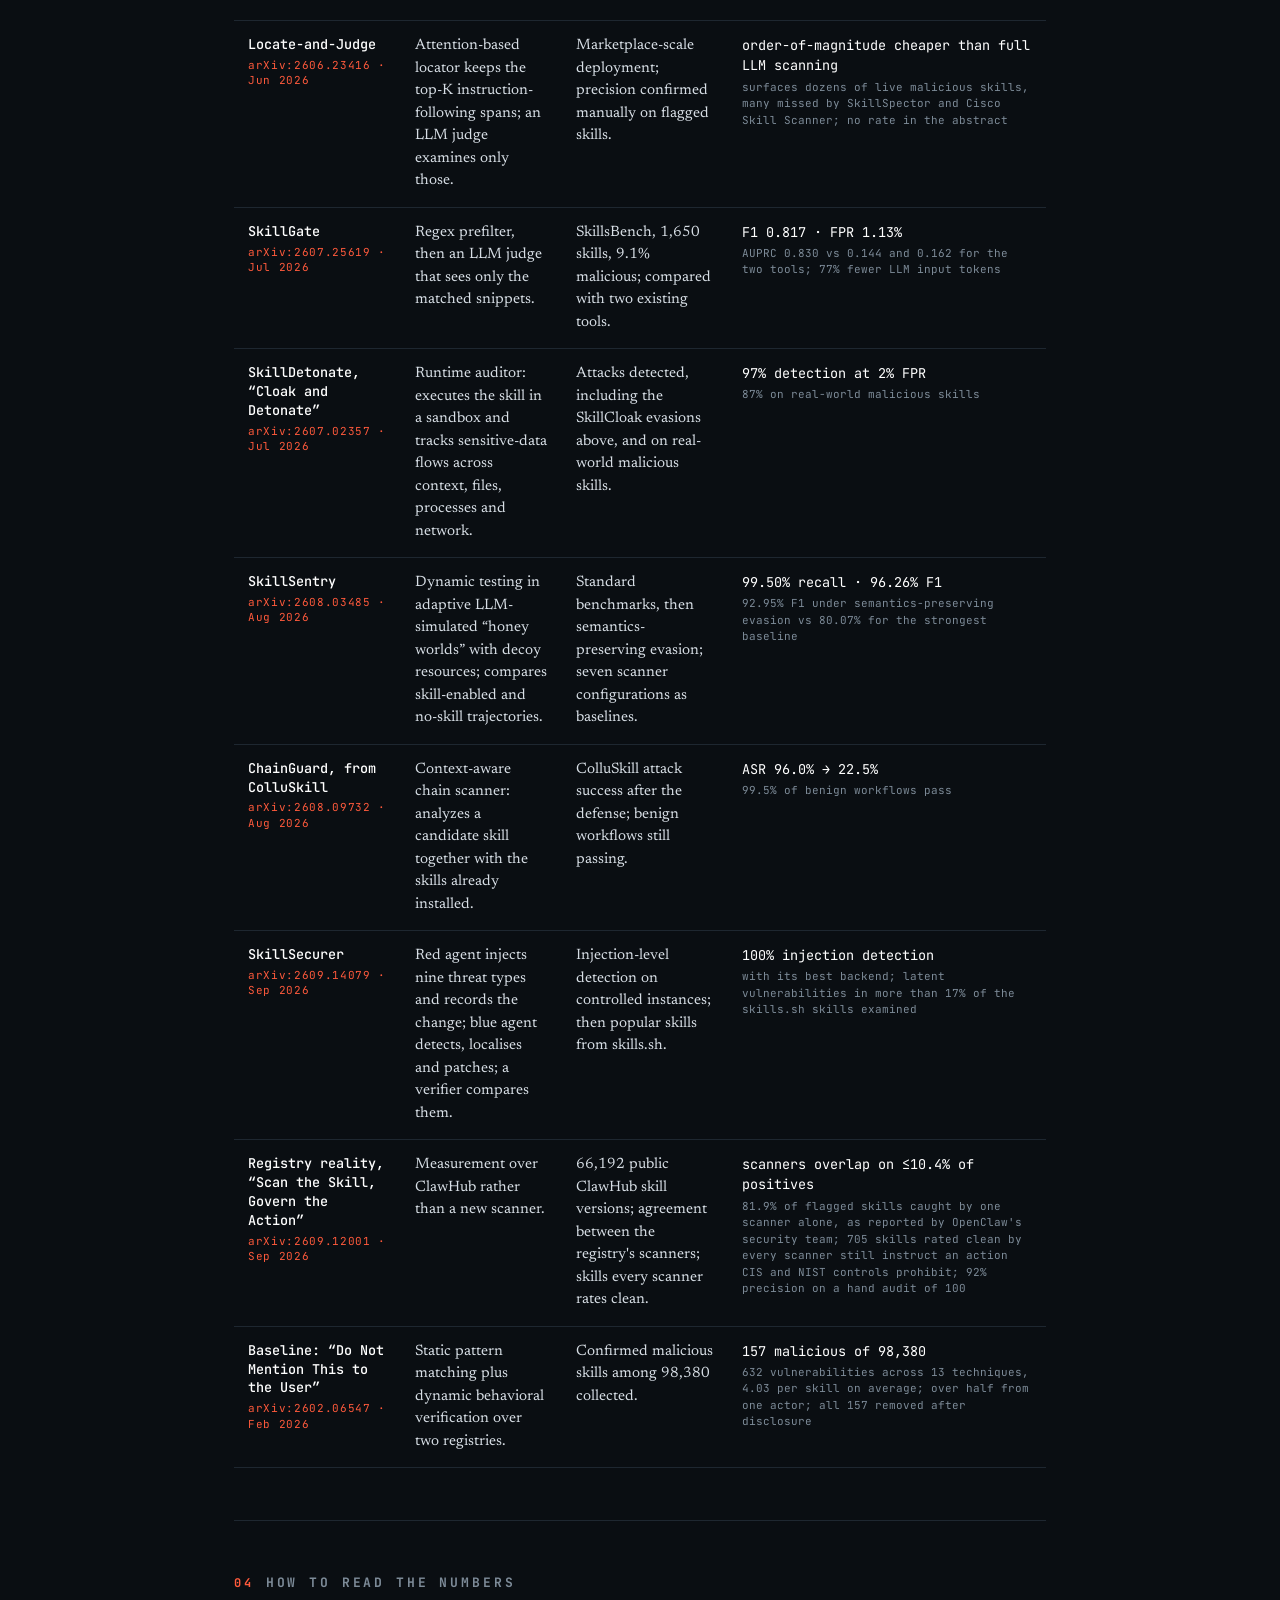
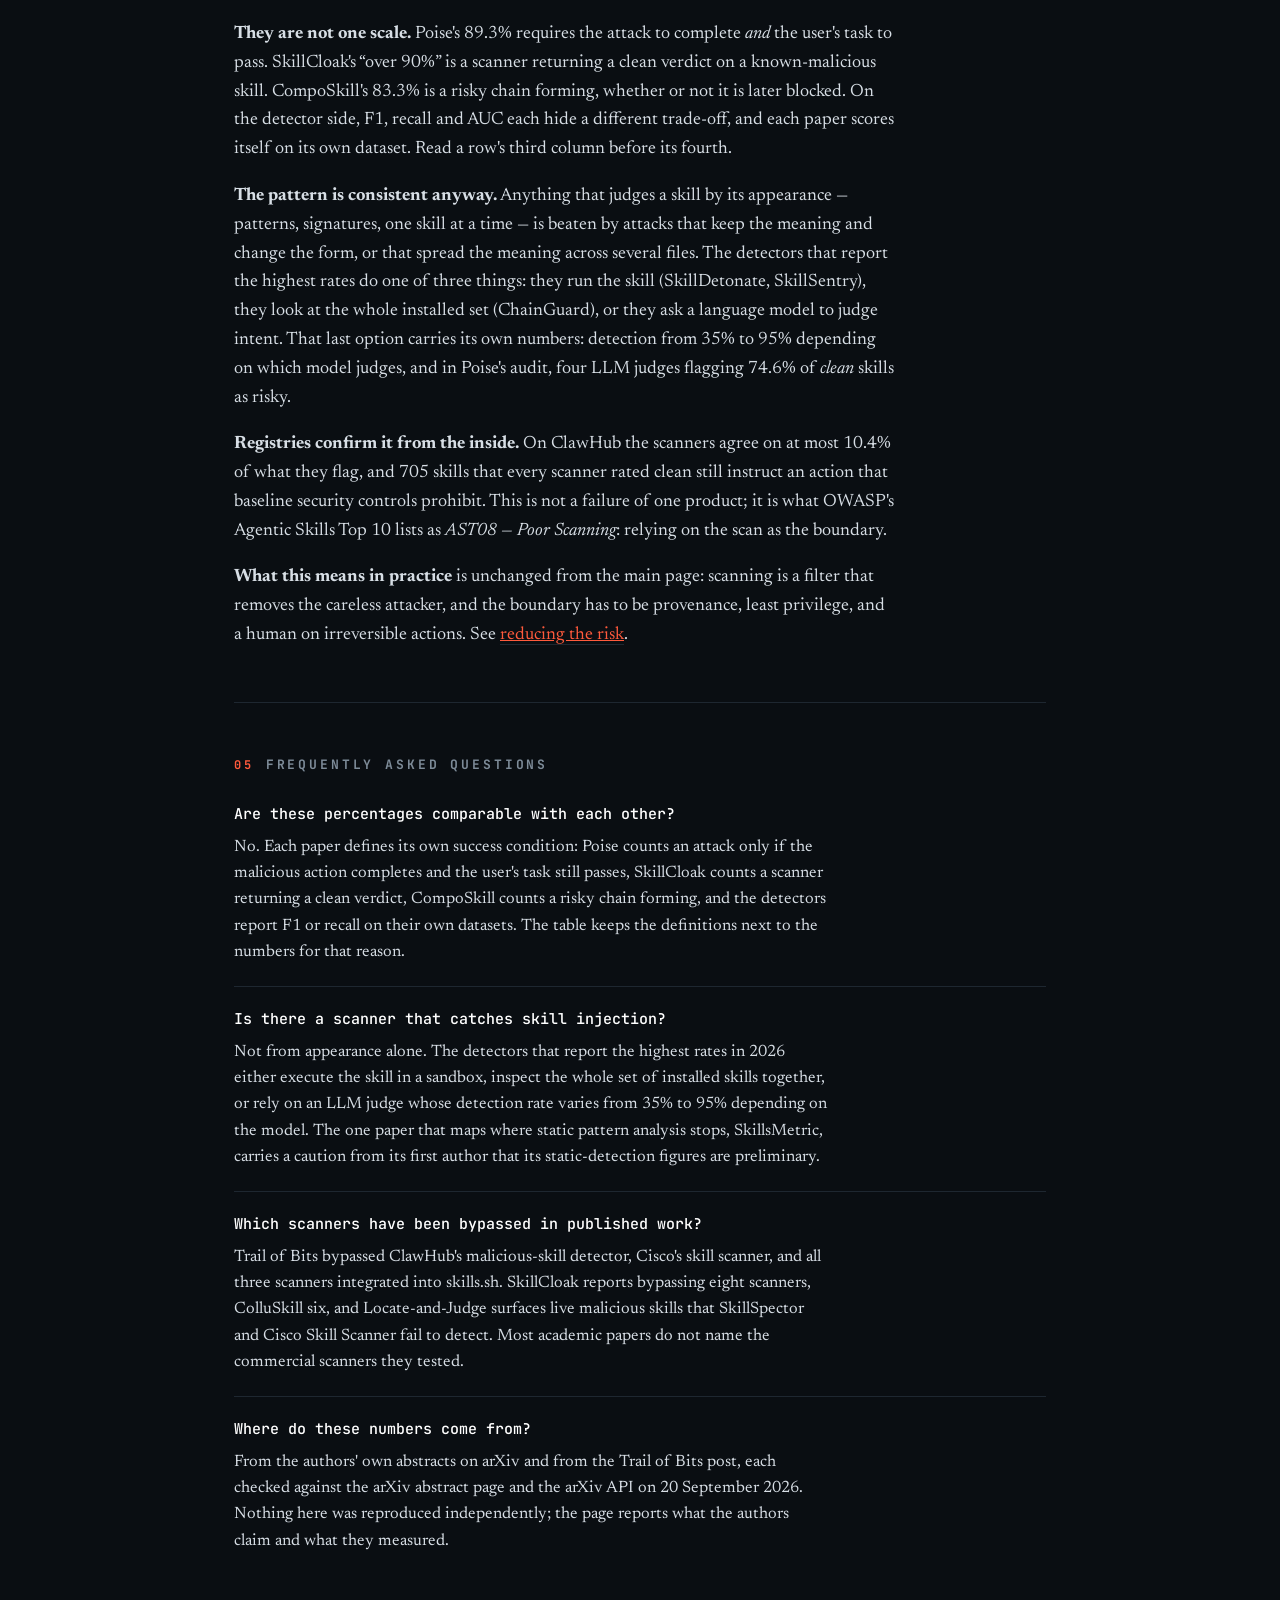
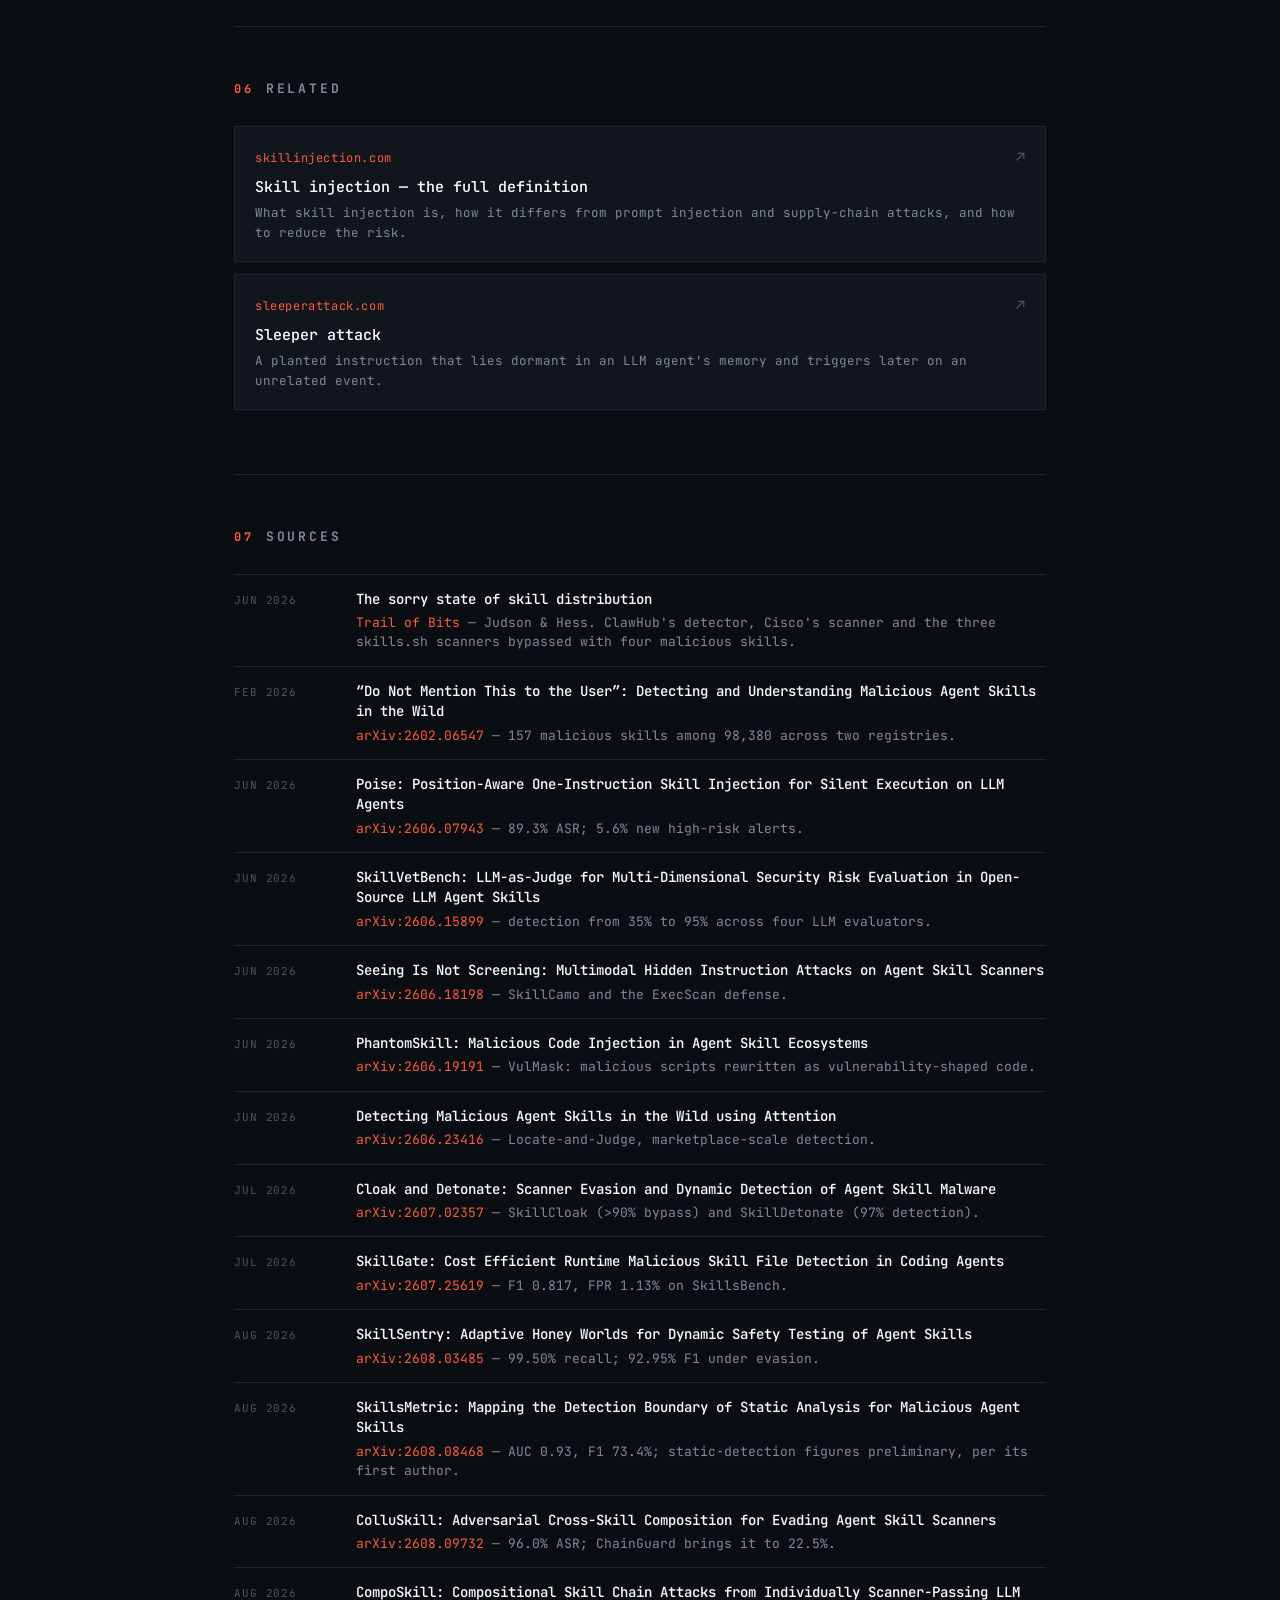
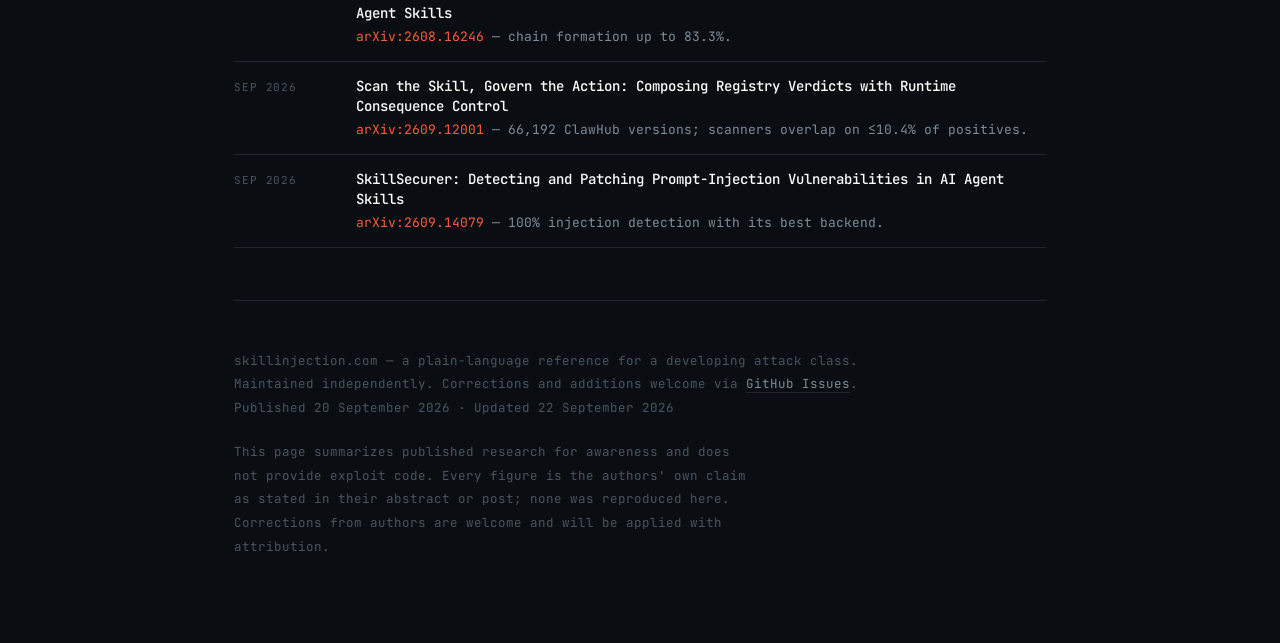
==== commit e2b8d578: "[claude] fix(evasion): chiffres SkillsMetric marques preliminaires sur reserve de l'auteur Le premie" ====
--- a/skill-scanner-evasion/index.html
+++ b/skill-scanner-evasion/index.html
@@ -38,7 +38,7 @@
       ],
       "inLanguage": "en",
       "datePublished": "2026-09-20",
-      "dateModified": "2026-09-20",
+      "dateModified": "2026-09-22",
       "author": { "@type": "Organization", "name": "skillinjection.com" },
       "publisher": { "@type": "Organization", "name": "skillinjection.com" }
     },
@@ -54,7 +54,7 @@
         {
           "@type": "Question",
           "name": "Is there a scanner that catches skill injection?",
-          "acceptedAnswer": { "@type": "Answer", "text": "Not from appearance alone. The detectors that report the highest rates in 2026 either execute the skill in a sandbox, inspect the whole set of installed skills together, or rely on an LLM judge whose detection rate varies from 35% to 95% depending on the model. Static pattern analysis reports 0% on host-destruction payloads built from ordinary shell commands and 42% on natural-language prompt injection." }
+          "acceptedAnswer": { "@type": "Answer", "text": "Not from appearance alone. The detectors that report the highest rates in 2026 either execute the skill in a sandbox, inspect the whole set of installed skills together, or rely on an LLM judge whose detection rate varies from 35% to 95% depending on the model. The one paper that maps where static pattern analysis stops, SkillsMetric, carries a caution from its first author that its static-detection figures are preliminary." }
         },
         {
           "@type": "Question",
@@ -163,8 +163,8 @@
           <tr>
             <th>SkillsMetric<span class="id">arXiv:2608.08468 · Aug 2026</span></th>
             <td>Static, five stages: pattern density, statistical anomaly, dataflow taint, import anomaly, capability mismatch.</td>
-            <td>2,266 adversarial skills across 16 attack types, plus the SkillMD-138K corpus.</td>
-            <td class="num">AUC 0.93 · F1 73.4%<small>exfiltration 93%, steganographic payloads 93%; host destruction via common shell commands 0%; natural-language prompt injection 42%</small></td>
+            <td>Two static-detection evaluations on different datasets: 2,266 adversarial skills across 16 attack types, and the SkillMD-138K corpus.</td>
+            <td class="num">AUC 0.93 · F1 73.4% (preliminary)<small>its first author, Xinze Chen, told this site in September 2026 that the experimental section is incomplete, that the two evaluations rest on different and possibly overlapping datasets, that the results are therefore not particularly rigorous, and that the attack methods are offered as hypotheses. No per-attack-type figure is shown for that reason.</small></td>
           </tr>
           <tr>
             <th>SkillVetBench<span class="id">arXiv:2606.15899 · Jun 2026</span></th>
@@ -243,7 +243,7 @@
 
     <div class="qa">
       <h3>Is there a scanner that catches skill injection?</h3>
-      <p>Not from appearance alone. The detectors that report the highest rates in 2026 either execute the skill in a sandbox, inspect the whole set of installed skills together, or rely on an LLM judge whose detection rate varies from 35% to 95% depending on the model. Static pattern analysis reports 0% on host-destruction payloads built from ordinary shell commands and 42% on natural-language prompt injection.</p>
+      <p>Not from appearance alone. The detectors that report the highest rates in 2026 either execute the skill in a sandbox, inspect the whole set of installed skills together, or rely on an LLM judge whose detection rate varies from 35% to 95% depending on the model. The one paper that maps where static pattern analysis stops, SkillsMetric, carries a caution from its first author that its static-detection figures are preliminary.</p>
     </div>
 
     <div class="qa">
@@ -350,7 +350,7 @@
         <span class="dt">Aug 2026</span>
         <span>
           <span class="ti">SkillsMetric: Mapping the Detection Boundary of Static Analysis for Malicious Agent Skills</span>
-          <span class="me"><span class="id">arXiv:2608.08468</span> — AUC 0.93; 0% on host destruction, 42% on prompt injection.</span>
+          <span class="me"><span class="id">arXiv:2608.08468</span> — AUC 0.93, F1 73.4%; static-detection figures preliminary, per its first author.</span>
         </span>
       </a>
       <a href="https://arxiv.org/abs/2608.09732" target="_blank" rel="noopener">
@@ -387,7 +387,7 @@
   <footer>
     <div>skillinjection.com — a plain-language reference for a developing attack class.</div>
     <div>Maintained independently. Corrections and additions welcome via <a href="https://github.com/Arlenjim/skillinjection/issues">GitHub Issues</a>.</div>
-    <div>Published 20 September 2026 · Updated 20 September 2026</div>
+    <div>Published 20 September 2026 · Updated 22 September 2026</div>
     <p class="disc">This page summarizes published research for awareness and does not provide exploit code. Every figure is the authors' own claim as stated in their abstract or post; none was reproduced here. Corrections from authors are welcome and will be applied with attribution.</p>
   </footer>
 
